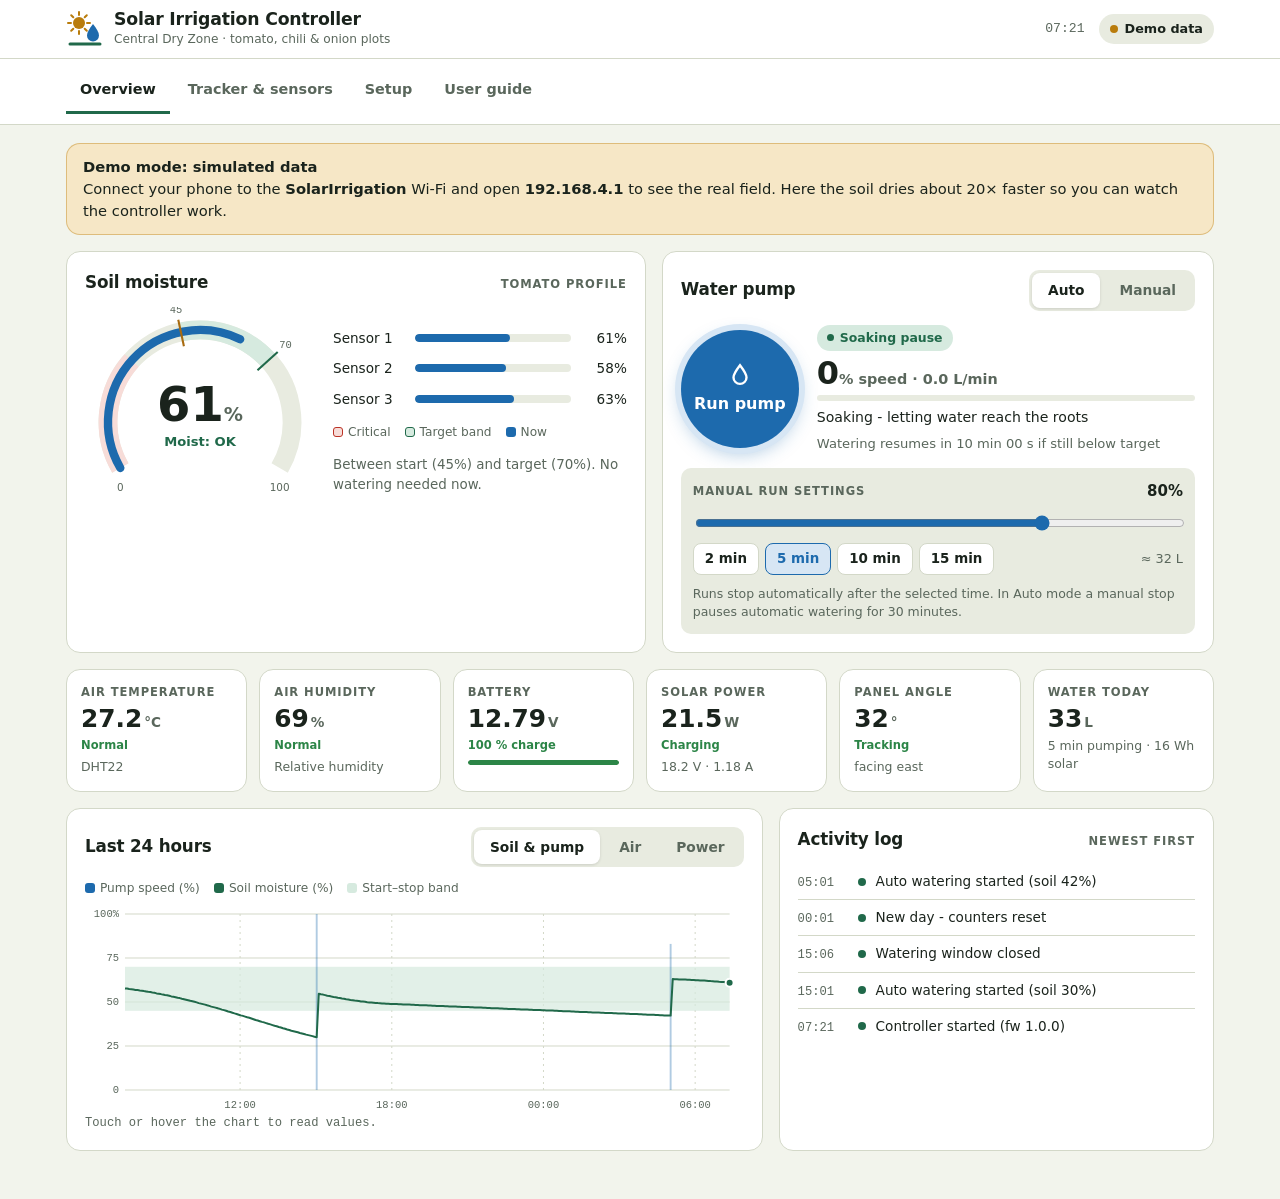
==== firmware/SolarIrrigation/data/index.html @ 481435df "Add solar irrigation IoT dashboard and ESP32 firmware - ESP32 firmware: soil moisture (3 sensors), D" ====
<!doctype html>
<html lang="en">
<head>
<meta charset="utf-8">
<meta name="viewport" content="width=device-width, initial-scale=1, viewport-fit=cover">
<title>Solar Irrigation Controller</title>
<meta name="claude:viewport-fit-sides" content="cover">
<style>
/* Layout: sticky status header, then a field-control hero (soil gauge + pump),
   a strip of readings, 24-hour charts and the event log. Tabs for tracker,
   setup and the farmer's guide. No external files: the ESP32 serves this offline. */
:root{
  --bg:#f2f4ec; --surface:#ffffff; --surface-2:#e8ebe0; --ink:#1a231c; --muted:#5a675c; --line:#d3d8c8;
  --accent:#20694a; --accent-soft:#d6eadf; --water:#1d6aad; --water-soft:#d7e6f4; --sun:#b97c0c; --sun-soft:#f6e7c6;
  --ok:#2c8547; --warn:#a86b10; --bad:#bb3326; --bad-soft:#f7dcd8; --warn-soft:#f6e8cd;
  --font-display:"Avenir Next","Segoe UI Variable Display","Segoe UI","Helvetica Neue",system-ui,sans-serif;
  --font-body:system-ui,-apple-system,"Segoe UI",Roboto,"Noto Sans","Noto Sans Myanmar",sans-serif;
  --font-data:ui-monospace,"SF Mono","Cascadia Mono",Menlo,Consolas,monospace;
  --r:14px;
}
@media (prefers-color-scheme: dark){:root:not([data-theme="light"]){
  --bg:#0f1410; --surface:#171f19; --surface-2:#202a22; --ink:#e6ece3; --muted:#97a499; --line:#2c372e;
  --accent:#5cc08c; --accent-soft:#1e3a2b; --water:#5ea9e6; --water-soft:#183049; --sun:#efb540; --sun-soft:#3b2f15;
  --ok:#5fc47f; --warn:#e3a93c; --bad:#f06c5c; --bad-soft:#41201c; --warn-soft:#3a2d14; color-scheme:dark}}
:root[data-theme="dark"]{
  --bg:#0f1410; --surface:#171f19; --surface-2:#202a22; --ink:#e6ece3; --muted:#97a499; --line:#2c372e;
  --accent:#5cc08c; --accent-soft:#1e3a2b; --water:#5ea9e6; --water-soft:#183049; --sun:#efb540; --sun-soft:#3b2f15;
  --ok:#5fc47f; --warn:#e3a93c; --bad:#f06c5c; --bad-soft:#41201c; --warn-soft:#3a2d14; color-scheme:dark}

*{box-sizing:border-box}
[hidden]{display:none!important}
html{-webkit-text-size-adjust:100%}
body{margin:0;background:var(--bg);color:var(--ink);font:15px/1.5 var(--font-body)}
body::before{content:"";position:fixed;inset:0 0 auto;height:env(safe-area-inset-top,0px);z-index:10;background:var(--surface)}
.wrap{max-width:1180px;margin:0 auto;padding-left:max(16px,env(safe-area-inset-left,0px));padding-right:max(16px,env(safe-area-inset-right,0px))}
h1,h2,h3{font-family:var(--font-display);margin:0;text-wrap:balance;letter-spacing:-.01em}
h2{font-size:1.05rem;font-weight:650}
h3{font-size:.95rem;font-weight:650}
.num{font-variant-numeric:tabular-nums}
.label{font-size:.72rem;text-transform:uppercase;letter-spacing:.08em;color:var(--muted);font-weight:600}
.muted{color:var(--muted)}
button,input,select{font:inherit;color:inherit}
:focus-visible{outline:3px solid var(--water);outline-offset:2px}

/* Header */
header.top{position:sticky;top:env(safe-area-inset-top,0px);z-index:9;background:var(--surface);border-bottom:1px solid var(--line)}
.top .wrap{display:flex;align-items:center;gap:14px;padding-block:10px;flex-wrap:wrap}
.brand{display:flex;align-items:center;gap:10px;min-width:0;margin-right:auto}
.brand svg{flex:none}
.brand h1{font-size:1.08rem;font-weight:700;line-height:1.15}
.brand small{display:block;color:var(--muted);font-size:.76rem}
.conn{display:inline-flex;align-items:center;gap:7px;font-size:.8rem;font-weight:600;padding:5px 11px;border-radius:999px;background:var(--surface-2);white-space:nowrap}
.conn i{width:8px;height:8px;border-radius:50%;background:var(--muted)}
.conn.live i{background:var(--ok);box-shadow:0 0 0 3px color-mix(in srgb,var(--ok) 25%,transparent)}
.conn.demo i{background:var(--sun)}
.conn.lost i{background:var(--bad)}
.clock{font-family:var(--font-data);font-size:.82rem;color:var(--muted)}
nav.tabs{display:flex;gap:4px;overflow-x:auto;scrollbar-width:none}
nav.tabs .wrap{display:flex;gap:2px}
.tab{appearance:none;border:0;background:none;padding:10px 14px;font-weight:600;font-size:.9rem;color:var(--muted);border-bottom:3px solid transparent;cursor:pointer;white-space:nowrap}
.tab[aria-selected="true"]{color:var(--ink);border-bottom-color:var(--accent)}
.tabbar{border-top:1px solid var(--line)}

main{padding-block:18px 48px}
section.view{display:grid;gap:16px}
.card{background:var(--surface);border:1px solid var(--line);border-radius:var(--r);padding:18px;min-width:0}
.card-head{display:flex;align-items:baseline;justify-content:space-between;gap:10px;margin-bottom:12px;flex-wrap:wrap}

/* Banner */
.banner{display:flex;gap:12px;align-items:flex-start;padding:12px 16px;border-radius:var(--r);border:1px solid;font-size:.92rem}
.banner>div>b:first-child{display:block}
.banner.demo{background:var(--sun-soft);border-color:color-mix(in srgb,var(--sun) 40%,transparent)}
.banner.bad{background:var(--bad-soft);border-color:color-mix(in srgb,var(--bad) 45%,transparent)}
.banner.warn{background:var(--warn-soft);border-color:color-mix(in srgb,var(--warn) 45%,transparent)}
.banner .act{margin-left:auto;flex:none}

/* Hero */
.hero{display:grid;grid-template-columns:minmax(0,1.05fr) minmax(0,1fr);gap:16px}
@media (max-width:820px){.hero{grid-template-columns:1fr}}
.soil{display:grid;grid-template-columns:minmax(0,230px) minmax(0,1fr);gap:18px;align-items:center}
@media (max-width:520px){.soil{grid-template-columns:1fr}}
.gauge{position:relative;width:100%;max-width:230px;margin:0 auto}
.gauge svg{display:block;width:100%;height:auto}
.gauge .read{position:absolute;inset:0;display:flex;flex-direction:column;align-items:center;justify-content:center;padding-top:8px}
.gauge .big{font-family:var(--font-display);font-size:3rem;font-weight:700;line-height:1}
.gauge .big small{font-size:1.2rem;font-weight:600;color:var(--muted)}
.gauge .state{font-size:.82rem;font-weight:650;margin-top:4px}
.sensors{display:grid;gap:10px}
.sensor-row{display:grid;grid-template-columns:72px minmax(0,1fr) 46px;gap:10px;align-items:center;font-size:.85rem}
.bar{height:8px;border-radius:5px;background:var(--surface-2);position:relative;overflow:hidden}
.bar>span{position:absolute;inset:0 auto 0 0;border-radius:5px;background:var(--water);transition:width .6s}
.legend-key{display:flex;gap:14px;flex-wrap:wrap;font-size:.76rem;color:var(--muted)}
.legend-key i{display:inline-block;width:10px;height:10px;border-radius:3px;margin-right:5px;vertical-align:-1px}

.pump{display:grid;gap:14px}
.pump-top{display:flex;align-items:center;gap:18px;flex-wrap:wrap}
.pump-btn{appearance:none;border:0;cursor:pointer;width:118px;height:118px;border-radius:50%;flex:none;display:grid;place-items:center;
  font-family:var(--font-display);font-weight:700;font-size:1rem;color:#fff;background:var(--water);
  box-shadow:0 0 0 6px var(--water-soft),0 6px 18px color-mix(in srgb,var(--water) 35%,transparent);transition:transform .12s}
.pump-btn:active{transform:scale(.96)}
.pump-btn.stop{background:var(--bad);box-shadow:0 0 0 6px var(--bad-soft),0 6px 18px color-mix(in srgb,var(--bad) 35%,transparent)}
.pump-btn[disabled]{background:var(--muted);box-shadow:none;cursor:not-allowed;opacity:.7}
.pump-btn svg{display:block;margin:0 auto 4px}
.pump-info{min-width:0;flex:1;display:grid;gap:6px}
.chip{display:inline-flex;align-items:center;gap:6px;font-size:.78rem;font-weight:700;padding:4px 10px;border-radius:999px;width:max-content;max-width:100%}
.chip.run{background:var(--water-soft);color:var(--water)}
.chip.idle{background:var(--surface-2);color:var(--muted)}
.chip.soak{background:var(--accent-soft);color:var(--accent)}
.chip.warn{background:var(--warn-soft);color:var(--warn)}
.chip.bad{background:var(--bad-soft);color:var(--bad)}
.chip i{width:7px;height:7px;border-radius:50%;background:currentColor}
.chip.run i{animation:pulse 1.2s infinite}
@keyframes pulse{50%{opacity:.25}}
.speed{font-family:var(--font-display);font-size:2rem;font-weight:700;line-height:1}
.speed small{font-size:.9rem;color:var(--muted);font-weight:600}
.reason{font-size:.88rem}
.seg{display:inline-grid;grid-auto-flow:column;background:var(--surface-2);border-radius:10px;padding:3px;gap:3px}
.seg button{appearance:none;border:0;background:none;padding:7px 16px;border-radius:8px;font-weight:650;font-size:.86rem;cursor:pointer;color:var(--muted)}
.seg button[aria-pressed="true"]{background:var(--surface);color:var(--ink);box-shadow:0 1px 3px rgba(0,0,0,.12)}
.row{display:flex;gap:10px;align-items:center;flex-wrap:wrap}
.manual-box{display:grid;gap:10px;padding:12px;border-radius:10px;background:var(--surface-2)}
.chips{display:flex;gap:6px;flex-wrap:wrap}
.chips button{appearance:none;border:1px solid var(--line);background:var(--surface);border-radius:8px;padding:5px 11px;font-size:.84rem;font-weight:600;cursor:pointer}
.chips button[aria-pressed="true"]{border-color:var(--water);color:var(--water);background:var(--water-soft)}
input[type=range]{width:100%;accent-color:var(--water)}

/* Tiles */
.tiles{display:grid;grid-template-columns:repeat(6,minmax(0,1fr));gap:12px}
@media (max-width:1000px){.tiles{grid-template-columns:repeat(3,minmax(0,1fr))}}
@media (max-width:520px){.tiles{grid-template-columns:repeat(2,minmax(0,1fr))}}
.tile{background:var(--surface);border:1px solid var(--line);border-radius:var(--r);padding:14px;display:grid;gap:4px;align-content:start;min-width:0}
.tile .v{font-family:var(--font-display);font-size:1.55rem;font-weight:700;line-height:1.1}
.tile .v small{font-size:.85rem;color:var(--muted);font-weight:600;margin-left:2px}
.tile .sub{font-size:.78rem;color:var(--muted)}
.tile .flag{font-size:.72rem;font-weight:700}
.flag.ok{color:var(--ok)} .flag.warn{color:var(--warn)} .flag.bad{color:var(--bad)}

/* Charts */
.charts{display:grid;gap:12px}
.chart-wrap{position:relative}
.chart-wrap svg{display:block;width:100%;height:210px}
.chart-read{font-family:var(--font-data);font-size:.76rem;color:var(--muted);min-height:1.2em}
.axis text{fill:var(--muted);font-size:10.5px;font-family:var(--font-data)}
.grid line{stroke:var(--line)}

/* Two-column lower area */
.split{display:grid;grid-template-columns:minmax(0,1.6fr) minmax(0,1fr);gap:16px}
@media (max-width:900px){.split{grid-template-columns:1fr}}
.events{list-style:none;margin:0;padding:0;display:grid;gap:0;max-height:340px;overflow:auto}
.events li{display:grid;grid-template-columns:52px 10px minmax(0,1fr);gap:8px;padding:7px 0;border-top:1px solid var(--line);font-size:.85rem;align-items:baseline}
.events li:first-child{border-top:0}
.events time{font-family:var(--font-data);font-size:.76rem;color:var(--muted)}
.events .dot{width:8px;height:8px;border-radius:50%;background:var(--accent);align-self:center}
.events .w .dot{background:var(--warn)} .events .e .dot{background:var(--bad)}

/* Forms */
.form-grid{display:grid;grid-template-columns:repeat(auto-fit,minmax(240px,1fr));gap:14px 18px}
.field{display:grid;gap:5px;min-width:0}
.field label{font-weight:600;font-size:.86rem}
.field .hint{font-size:.76rem;color:var(--muted)}
.field input[type=number],.field input[type=text],.field input[type=password],.field select{width:100%;padding:9px 11px;border:1px solid var(--line);border-radius:9px;background:var(--surface)}
.inline{display:flex;gap:8px;align-items:center}
.inline input{min-width:0}
.check{display:flex;gap:9px;align-items:flex-start;font-size:.88rem}
.check input{margin-top:3px;accent-color:var(--accent);width:17px;height:17px}
.btn{appearance:none;border:1px solid var(--line);background:var(--surface);padding:9px 16px;border-radius:9px;font-weight:650;cursor:pointer;font-size:.88rem}
.btn.primary{background:var(--accent);border-color:var(--accent);color:#fff}
.btn.water{background:var(--water);border-color:var(--water);color:#fff}
.btn.danger{color:var(--bad);border-color:color-mix(in srgb,var(--bad) 50%,var(--line))}
.btn:disabled{opacity:.5;cursor:not-allowed}
.btn.sm{padding:6px 11px;font-size:.8rem}
fieldset{border:0;margin:0;padding:0;display:grid;gap:14px}
legend{padding:0;margin-bottom:4px}
.sec-title{display:flex;gap:10px;align-items:baseline;border-bottom:1px solid var(--line);padding-bottom:8px;margin-bottom:4px}
.band-preview{height:26px;border-radius:7px;position:relative;background:var(--surface-2);overflow:hidden}
.band-preview span{position:absolute;top:0;bottom:0}
.band-preview b{position:absolute;top:0;bottom:0;width:2px;background:var(--ink)}

table{border-collapse:collapse;width:100%;font-size:.87rem}
th,td{text-align:left;padding:8px 10px;border-bottom:1px solid var(--line);vertical-align:top}
th{font-size:.72rem;text-transform:uppercase;letter-spacing:.06em;color:var(--muted);font-weight:700}
.tscroll{overflow-x:auto}

/* Tracker */
.tracker{display:grid;grid-template-columns:minmax(0,280px) minmax(0,1fr);gap:20px;align-items:center}
@media (max-width:640px){.tracker{grid-template-columns:1fr}}
.tracker svg{width:100%;max-width:280px;height:auto;display:block;margin:0 auto}

/* Guide */
.guide{display:grid;gap:16px}
.prose{max-width:72ch}
.prose p,.prose li{margin:0 0 .6em}
.prose ul,.prose ol{padding-left:1.25em;margin:0 0 .6em}
.steps{counter-reset:s;list-style:none;padding:0;margin:0;display:grid;gap:10px}
.steps li{counter-increment:s;display:grid;grid-template-columns:30px minmax(0,1fr);gap:10px;align-items:start}
.steps li::before{content:counter(s);width:26px;height:26px;border-radius:50%;background:var(--accent-soft);color:var(--accent);font-weight:700;display:grid;place-items:center;font-size:.85rem}
.kv{display:grid;grid-template-columns:max-content minmax(0,1fr);gap:4px 14px;font-size:.88rem}
.kv dt{color:var(--muted)} .kv dd{margin:0;font-family:var(--font-data);font-size:.82rem;overflow-wrap:anywhere}

.toast{position:fixed;left:50%;bottom:calc(20px + env(safe-area-inset-bottom,0px));transform:translateX(-50%) translateY(20px);background:var(--ink);color:var(--bg);padding:10px 18px;border-radius:10px;font-weight:600;font-size:.88rem;opacity:0;transition:.25s;pointer-events:none;z-index:20;max-width:calc(100% - 32px)}
.toast.show{opacity:1;transform:translateX(-50%) translateY(0)}
@media (prefers-reduced-motion:reduce){*{transition:none!important;animation:none!important}}
</style>
</head>
<body>
<header class="top">
  <div class="wrap">
    <div class="brand">
      <svg width="38" height="38" viewBox="0 0 38 38" aria-hidden="true">
        <circle cx="13" cy="13" r="6" fill="var(--sun)"/>
        <g stroke="var(--sun)" stroke-width="2" stroke-linecap="round"><path d="M13 2v3M13 21v3M2 13h3M21 13h3M5.2 5.2l2.1 2.1M18.7 18.7l2.1 2.1M5.2 20.8l2.1-2.1M18.7 7.3l2.1-2.1"/></g>
        <path d="M27 14c3.5 4.6 6 8.2 6 11.5a6 6 0 0 1-12 0c0-3.3 2.5-6.9 6-11.5z" fill="var(--water)"/>
        <path d="M4 34h30" stroke="var(--accent)" stroke-width="3" stroke-linecap="round"/>
      </svg>
      <div><h1>Solar Irrigation Controller</h1><small>Central Dry Zone · tomato, chili &amp; onion plots</small></div>
    </div>
    <span class="clock num" id="clock">--:--</span>
    <span class="conn" id="conn"><i></i><span>Connecting…</span></span>
  </div>
  <div class="tabbar"><div class="wrap"><nav class="tabs" role="tablist" aria-label="Sections">
    <button class="tab" role="tab" data-view="overview" aria-selected="true">Overview</button>
    <button class="tab" role="tab" data-view="control" aria-selected="false">Tracker &amp; sensors</button>
    <button class="tab" role="tab" data-view="setup" aria-selected="false">Setup</button>
    <button class="tab" role="tab" data-view="guide" aria-selected="false">User guide</button>
  </nav></div></div>
</header>

<main class="wrap">
  <div id="banners" style="display:grid;gap:10px;margin-bottom:16px"></div>

  <!-- ============ OVERVIEW ============ -->
  <section class="view" id="view-overview">
    <div class="hero">
      <div class="card">
        <div class="card-head"><h2>Soil moisture</h2><span class="label" id="cropLabel">Tomato profile</span></div>
        <div class="soil">
          <div class="gauge">
            <svg id="gauge" viewBox="0 0 220 200" role="img" aria-label="Soil moisture gauge"></svg>
            <div class="read"><div class="big num" id="soilBig">--<small>%</small></div><div class="state" id="soilState">—</div></div>
          </div>
          <div style="display:grid;gap:14px;min-width:0">
            <div class="sensors" id="sensorBars"></div>
            <div class="legend-key">
              <span><i style="background:var(--bad-soft);border:1px solid var(--bad)"></i>Critical</span>
              <span><i style="background:var(--accent-soft);border:1px solid var(--accent)"></i>Target band</span>
              <span><i style="background:var(--water)"></i>Now</span>
            </div>
            <p class="muted" style="margin:0;font-size:.84rem" id="soilExplain">—</p>
          </div>
        </div>
      </div>

      <div class="card pump">
        <div class="card-head" style="margin-bottom:0"><h2>Water pump</h2>
          <div class="seg" role="group" aria-label="Control mode">
            <button id="modeAuto" aria-pressed="true">Auto</button>
            <button id="modeManual" aria-pressed="false">Manual</button>
          </div>
        </div>
        <div class="pump-top">
          <button class="pump-btn" id="pumpBtn" aria-live="polite">
            <span><svg width="26" height="26" viewBox="0 0 24 24" fill="none" stroke="currentColor" stroke-width="2.2" stroke-linecap="round"><path d="M12 3c3.5 4.6 6 8 6 11.2A6 6 0 0 1 6 14.2C6 11 8.5 7.6 12 3z"/></svg><span id="pumpBtnText">Run pump</span></span>
          </button>
          <div class="pump-info">
            <span class="chip idle" id="pumpChip"><i></i><span>Standby</span></span>
            <div class="speed num" id="pumpSpeed">0<small>% speed</small></div>
            <div class="bar" style="height:6px"><span id="pumpBar" style="width:0%"></span></div>
            <div class="reason" id="pumpReason">—</div>
            <div class="muted num" style="font-size:.82rem" id="pumpTimer"></div>
          </div>
        </div>
        <div class="manual-box">
          <div class="row" style="justify-content:space-between"><span class="label">Manual run settings</span><span class="num" style="font-weight:700" id="mSpeedOut">80%</span></div>
          <input type="range" id="mSpeed" min="30" max="100" step="5" value="80" aria-label="Manual pump speed">
          <div class="row" style="justify-content:space-between">
            <div class="chips" id="mMinutes" role="group" aria-label="Run time">
              <button data-min="2" aria-pressed="false">2 min</button><button data-min="5" aria-pressed="true">5 min</button><button data-min="10" aria-pressed="false">10 min</button><button data-min="15" aria-pressed="false">15 min</button>
            </div>
            <span class="muted num" style="font-size:.8rem" id="mEstimate">≈ 32 L</span>
          </div>
          <p class="muted" style="margin:0;font-size:.78rem">Runs stop automatically after the selected time. In Auto mode a manual stop pauses automatic watering for 30 minutes.</p>
        </div>
      </div>
    </div>

    <div class="tiles" id="tiles"></div>

    <div class="split">
      <div class="card">
        <div class="card-head"><h2>Last 24 hours</h2>
          <div class="seg" role="group" aria-label="Chart">
            <button data-chart="soil" aria-pressed="true">Soil &amp; pump</button>
            <button data-chart="air" aria-pressed="false">Air</button>
            <button data-chart="power" aria-pressed="false">Power</button>
          </div>
        </div>
        <div class="legend-key" id="chartLegend" style="margin-bottom:6px"></div>
        <div class="chart-wrap"><svg id="chart" preserveAspectRatio="none"></svg></div>
        <div class="chart-read" id="chartRead">Touch or hover the chart to read values.</div>
      </div>
      <div class="card">
        <div class="card-head"><h2>Activity log</h2><span class="label">Newest first</span></div>
        <ul class="events" id="events"></ul>
      </div>
    </div>
  </section>

  <!-- ============ TRACKER & SENSORS ============ -->
  <section class="view" id="view-control" hidden>
    <div class="card">
      <div class="card-head"><h2>Solar tracker</h2><span class="label" id="trkMode">Automatic (time based)</span></div>
      <div class="tracker">
        <svg id="trackerSvg" viewBox="0 0 280 170" role="img" aria-label="Panel angle"></svg>
        <div style="display:grid;gap:12px;min-width:0">
          <p style="margin:0">The panel turns east to west through the day following the sun's expected position: <b>15°</b> at sunrise (06:00), <b>90°</b> at noon, <b>165°</b> at sunset (18:00). It moves every 15 minutes and parks facing east overnight, ready for the morning sun.</p>
          <div class="seg" role="group" aria-label="Tracker mode"><button id="trkAuto" aria-pressed="true">Automatic</button><button id="trkManual" aria-pressed="false">Manual angle</button></div>
          <div id="trkManualBox" class="manual-box" hidden>
            <div class="row" style="justify-content:space-between"><span class="label">Panel angle</span><b class="num" id="trkAngleOut">90°</b></div>
            <input type="range" id="trkAngle" min="0" max="180" step="5" value="90" aria-label="Panel angle">
            <div class="row"><button class="btn water sm" id="trkMove">Move panel</button><span class="muted" style="font-size:.8rem">Use for testing or cleaning. Switch back to Automatic afterwards.</span></div>
          </div>
        </div>
      </div>
    </div>

    <div class="card">
      <div class="card-head"><h2>Soil sensor calibration</h2><span class="label">Do this once per sensor</span></div>
      <ol class="steps" style="margin-bottom:14px">
        <li><span>Hold the sensor in <b>dry air</b> (or completely dry soil from the field) and press <b>Save as dry</b>.</span></li>
        <li><span>Put the sensor in a glass of <b>water</b> up to the line, or in fully soaked soil, and press <b>Save as wet</b>.</span></li>
        <li><span>Install the sensor at root depth (10–15 cm for tomato and chili, 5–10 cm for onion). Repeat each season or if readings look wrong.</span></li>
      </ol>
      <div class="tscroll"><table>
        <thead><tr><th>Sensor</th><th>Raw now</th><th>Moisture</th><th>Dry point</th><th>Wet point</th><th>Status</th><th>Calibrate</th></tr></thead>
        <tbody id="calBody"></tbody>
      </table></div>
    </div>

    <div class="split">
      <div class="card">
        <div class="card-head"><h2>System</h2></div>
        <dl class="kv" id="sysInfo"></dl>
        <div class="row" style="margin-top:14px">
          <button class="btn" id="syncClock">Set clock from this phone</button>
          <button class="btn danger" id="clearAlarm">Reset alarm</button>
        </div>
      </div>
      <div class="card">
        <div class="card-head"><h2>Join a Wi-Fi router</h2><span class="label">Optional</span></div>
        <p class="muted" style="margin:0 0 12px;font-size:.86rem">The controller always keeps its own hotspot. Joining a router with internet also sets the clock automatically.</p>
        <form id="wifiForm" style="display:grid;gap:10px">
          <div class="field"><label for="wSsid">Network name</label><input type="text" id="wSsid" autocomplete="off"></div>
          <div class="field"><label for="wPass">Password</label><input type="password" id="wPass" autocomplete="off"></div>
          <div><button class="btn primary" type="submit">Save and restart</button></div>
        </form>
      </div>
    </div>
  </section>

  <!-- ============ SETUP ============ -->
  <section class="view" id="view-setup" hidden>
    <form id="setForm" class="card" style="display:grid;gap:22px">
      <div class="card-head" style="margin:0"><h2>Watering settings</h2>
        <div class="row"><button class="btn" type="button" id="setReload">Reload</button><button class="btn primary" type="submit">Save settings</button></div>
      </div>

      <fieldset>
        <div class="sec-title"><h3>Crop profile</h3><span class="muted" style="font-size:.82rem">Sets moisture levels for the crop. You can fine-tune them below.</span></div>
        <div class="form-grid">
          <div class="field"><label for="s_crop">Crop</label>
            <select id="s_crop"><option value="0">Tomato</option><option value="1">Chili</option><option value="2">Onion</option><option value="3">Custom</option></select>
            <span class="hint" id="cropHint"></span></div>
          <div class="field"><label>Moisture bands</label><div class="band-preview" id="bandPreview"></div><span class="hint">Red: critical. Amber: start watering. Green: target band.</span></div>
        </div>
        <div class="form-grid">
          <div class="field"><label for="s_startPct">Start watering below (%)</label><input type="number" id="s_startPct" min="5" max="90"><span class="hint">Pump starts when the average soil moisture falls below this.</span></div>
          <div class="field"><label for="s_targetPct">Stop watering at (%)</label><input type="number" id="s_targetPct" min="10" max="95"><span class="hint">Pump stops here. Keep at least 10 above the start level.</span></div>
          <div class="field"><label for="s_criticalPct">Critical level (%)</label><input type="number" id="s_criticalPct" min="0" max="80"><span class="hint">Below this the pump runs at full speed, even outside watering hours.</span></div>
        </div>
      </fieldset>

      <fieldset>
        <div class="sec-title"><h3>Pump behaviour</h3></div>
        <div class="form-grid">
          <div class="field"><label for="s_minSpeed">Lowest pump speed (%)</label><input type="number" id="s_minSpeed" min="20" max="100"><span class="hint">Speed when the soil is only a little dry. Below ~40 % many DC pumps stall.</span></div>
          <div class="field"><label for="s_pulseRunMin">Run for at most (minutes)</label><input type="number" id="s_pulseRunMin" min="1" max="60" step="0.5"><span class="hint">Then pause so water soaks in instead of running off.</span></div>
          <div class="field"><label for="s_soakMin">Soak pause (minutes)</label><input type="number" id="s_soakMin" min="0" max="60" step="0.5"><span class="hint">Sandy soil: 5. Loam: 10. Clay: 15–20.</span></div>
          <div class="field"><label for="s_pumpLpm">Pump flow at full speed (L/min)</label><input type="number" id="s_pumpLpm" min="0.1" max="200" step="0.1"><span class="hint">Measure with a bucket and a timer. Used for water totals.</span></div>
          <div class="field"><label for="s_dailyLimitL">Daily water limit (L)</label><input type="number" id="s_dailyLimitL" min="1" step="1"><span class="hint">Auto watering stops for the day after this amount.</span></div>
          <div class="field"><label for="s_manualMaxMin">Longest manual run (minutes)</label><input type="number" id="s_manualMaxMin" min="1" max="120"></div>
        </div>
        <label class="check"><input type="checkbox" id="s_hotBoost"><span><b>Hot-day boost.</b> Raise the target by 5 % when the air is above 35 °C.</span></label>
      </fieldset>

      <fieldset>
        <div class="sec-title"><h3>Watering hours</h3></div>
        <label class="check"><input type="checkbox" id="s_useWindows"><span><b>Water only in cool hours</b> (morning and evening). Less water is lost to evaporation. Critically dry soil is still watered at any time.</span></label>
        <div class="form-grid">
          <div class="field"><label for="s_w1Start">Morning window</label><div class="inline"><input type="number" id="s_w1Start" min="0" max="23" aria-label="Morning start hour"><span>to</span><input type="number" id="s_w1End" min="0" max="24" aria-label="Morning end hour"><span class="muted">h</span></div></div>
          <div class="field"><label for="s_w2Start">Evening window</label><div class="inline"><input type="number" id="s_w2Start" min="0" max="23" aria-label="Evening start hour"><span>to</span><input type="number" id="s_w2End" min="0" max="24" aria-label="Evening end hour"><span class="muted">h</span></div></div>
        </div>
      </fieldset>

      <fieldset>
        <div class="sec-title"><h3>Protection</h3></div>
        <div class="form-grid">
          <div class="field"><label for="s_batCutoffV">Stop pump below battery (V)</label><input type="number" id="s_batCutoffV" min="9" max="14" step="0.1"><span class="hint">12 V lead-acid: 11.6 V. 12 V LiFePO₄: 12.0 V.</span></div>
          <div class="field"><label for="s_batResumeV">Allow pump again above (V)</label><input type="number" id="s_batResumeV" min="9" max="15" step="0.1"></div>
          <div class="field"><label for="s_noRiseMin">Dry-run alarm after (pump minutes)</label><input type="number" id="s_noRiseMin" min="2" max="60"><span class="hint">Alarm if the soil does not get wetter. Usually an empty tank or a broken pipe.</span></div>
          <div class="field"><label for="s_sensorCount">Soil sensors installed</label><select id="s_sensorCount"><option>1</option><option>2</option><option>3</option></select></div>
        </div>
      </fieldset>
    </form>
  </section>

  <!-- ============ GUIDE ============ -->
  <section class="view guide" id="view-guide" hidden>
    <div class="card prose">
      <h2 style="margin-bottom:10px">Getting started</h2>
      <ol class="steps">
        <li><span>Switch on the controller. Within 10 seconds it creates a Wi-Fi hotspot called <b>SolarIrrigation</b>.</span></li>
        <li><span>On your phone, join that Wi-Fi (password <b>irrigate123</b> unless it was changed). Ignore the "no internet" message.</span></li>
        <li><span>Open a browser and go to <b>http://192.168.4.1</b> or <b>http://irrigation.local</b>. Add it to your home screen for one-tap access.</span></li>
        <li><span>The pill at the top right shows <b>Live</b> when data comes from the controller. <b>Demo</b> means you are viewing simulated data.</span></li>
        <li><span>The first time, check <b>Setup → Crop</b>, calibrate each soil sensor (<b>Tracker &amp; sensors</b> tab) and press <b>Set clock from this phone</b> if the clock shows "not set".</span></li>
      </ol>
    </div>

    <div class="card prose">
      <h2 style="margin-bottom:10px">How automatic watering works</h2>
      <p>The controller runs this cycle every second. It waters only as much as the crop needs, when it needs it.</p>
      <ol class="steps">
        <li><span><b>Measure.</b> Read every soil sensor, ignore any that are disconnected, and average the rest. One faulty sensor can't flood or dry out the field.</span></li>
        <li><span><b>Decide.</b> If the average is below the <b>start level</b> and it is a watering hour, start a cycle. Between start and target nothing changes. This gap stops the pump from switching on and off all the time.</span></li>
        <li><span><b>Choose the speed.</b> The drier the soil, the faster the pump. At or below the critical level it runs at 100 %. Close to the target it slows to the lowest speed. This saves battery and avoids high pressure and runoff.</span></li>
        <li><span><b>Pulse and soak.</b> After the run time (default 5 min) the pump pauses (default 10 min) so water sinks to the roots before the sensor is read again. This gives deeper roots and less waste.</span></li>
        <li><span><b>Stop at target.</b> When the soil reaches the target level the pump stops and the cycle ends.</span></li>
        <li><span><b>Protect.</b> The pump is blocked if the battery is low, if the daily water limit is reached, or if the soil does not get wetter while pumping (empty tank or broken pipe). Each event is written to the activity log.</span></li>
      </ol>
    </div>

    <div class="card prose">
      <h2 style="margin-bottom:10px">Auto or manual?</h2>
      <ul>
        <li><b>Auto (recommended for every day).</b> The controller waters by itself. You can still press <b>Run pump</b> for an extra timed watering. If you press <b>Stop</b>, auto watering pauses for 30 minutes, or until you press <b>Resume auto</b>.</li>
        <li><b>Manual.</b> The pump runs only when you press <b>Run pump</b>, and stops after the time you choose. Use it when testing, flushing pipes, applying fertiliser through the water, or if a sensor is broken.</li>
        <li>Low-battery protection and the run-time limit stay on in both modes.</li>
      </ul>
    </div>

    <div class="card">
      <h2 style="margin-bottom:10px">Crop settings</h2>
      <p class="muted" style="margin:0 0 10px;font-size:.86rem">Starting values, as a percentage of the calibrated sensor range. Check by hand: squeeze soil from root depth. It should hold together without dripping.</p>
      <div class="tscroll"><table>
        <thead><tr><th>Crop</th><th>Start below</th><th>Stop at</th><th>Critical</th><th>Sensor depth</th><th>Notes</th></tr></thead>
        <tbody>
          <tr><td><b>Tomato</b></td><td class="num">45 %</td><td class="num">70 %</td><td class="num">30 %</td><td>10–15 cm</td><td>Keep moisture even. Big swings cause fruit cracking and blossom-end rot. Needs the most water while flowering and fruiting.</td></tr>
          <tr><td><b>Chili</b></td><td class="num">40 %</td><td class="num">65 %</td><td class="num">28 %</td><td>10–15 cm</td><td>Tolerates slightly drier soil, but not waterlogging. Water stress while flowering makes flowers drop.</td></tr>
          <tr><td><b>Onion</b></td><td class="num">50 %</td><td class="num">75 %</td><td class="num">35 %</td><td>5–10 cm</td><td>Shallow roots need frequent light watering. Lower the target 2–3 weeks before harvest so bulbs cure well.</td></tr>
        </tbody>
      </table></div>
    </div>

    <div class="card">
      <h2 style="margin-bottom:10px">Alerts and what to do</h2>
      <div class="tscroll"><table>
        <thead><tr><th>You see</th><th>Meaning</th><th>What to do</th></tr></thead>
        <tbody>
          <tr><td><span class="chip bad"><i></i>Battery lockout</span></td><td>Battery below the cut-off voltage. The pump is blocked to protect the battery.</td><td>Wait for sun; the pump is allowed again above the resume voltage. Clean the panel. After several cloudy days, water by hand.</td></tr>
          <tr><td><span class="chip bad"><i></i>Alarm</span> no moisture rise</td><td>Pump ran but the soil did not get wetter.</td><td>Check the water tank level, pump inlet filter, pipes and drip lines for leaks or blockages, and that sensors are in the soil. Then press <b>Reset alarm</b>.</td></tr>
          <tr><td><span class="chip warn"><i></i>Sensor fault</span></td><td>A soil sensor reads out of range (unplugged, broken cable, water inside).</td><td>Check the cable and plug. The other sensors keep working. If all fail, auto watering stops; use Manual.</td></tr>
          <tr><td><span class="chip warn"><i></i>Auto paused</span></td><td>You stopped the pump in Auto mode.</td><td>Auto resumes by itself after 30 minutes, or press <b>Resume auto</b>.</td></tr>
          <tr><td><span class="chip idle"><i></i>Waiting for window</span></td><td>Soil is dry, but it is the hot middle of the day.</td><td>Normal. Watering starts in the next cool window, or straight away if the soil reaches the critical level.</td></tr>
          <tr><td><span class="chip warn"><i></i>Connection lost</span></td><td>The phone can no longer reach the controller.</td><td>Move closer, rejoin the SolarIrrigation Wi-Fi, check the controller has power. The controller keeps watering on its own.</td></tr>
        </tbody>
      </table></div>
    </div>

    <div class="split">
      <div class="card prose">
        <h2 style="margin-bottom:10px">Normal readings</h2>
        <dl class="kv">
          <dt>Soil moisture</dt><dd>Between start and target level</dd>
          <dt>Air temperature</dt><dd>20–38 °C; dry-season afternoons can exceed 40 °C</dd>
          <dt>Air humidity</dt><dd>30–90 %; lowest in the afternoon</dd>
          <dt>Battery (12 V)</dt><dd>12.2–12.8 V resting, 13.0–14.4 V charging</dd>
          <dt>Solar panel</dt><dd>17–21 V in sun; 0 W at night</dd>
          <dt>Panel angle</dt><dd>15° morning → 90° noon → 165° evening</dd>
        </dl>
      </div>
      <div class="card prose">
        <h2 style="margin-bottom:10px">Care and safety</h2>
        <ul>
          <li><b>Weekly:</b> wipe dust off the solar panel, clean the pump inlet filter, check drip lines for blockages.</li>
          <li><b>Monthly:</b> check battery terminals for corrosion, check cable glands on the box are tight, compare sensor readings with a hand squeeze test.</li>
          <li>Disconnect the battery before touching wiring. Keep the control box closed and shaded.</li>
          <li>Never run the pump dry. Keep the tank inlet below the water level.</li>
          <li>Keep children away from the panel tracker while it moves.</li>
        </ul>
      </div>
    </div>
  </section>
</main>

<div class="toast" id="toast" role="status" aria-live="polite"></div>

<script>
"use strict";
// ======================================================================
//  Data sources: the real ESP32 API, or a built-in simulator (demo mode)
// ======================================================================
const PRESETS = {
  0:{name:"Tomato",startPct:45,targetPct:70,criticalPct:30,hint:"Even moisture prevents fruit cracking."},
  1:{name:"Chili", startPct:40,targetPct:65,criticalPct:28,hint:"Slightly drier; avoid waterlogging."},
  2:{name:"Onion", startPct:50,targetPct:75,criticalPct:35,hint:"Shallow roots: frequent, light watering."},
  3:{name:"Custom",hint:"Set your own levels below."}
};

const Live = {
  async get(path){
    const c = new AbortController(); const t = setTimeout(()=>c.abort(), 4000);
    try{ const r = await fetch(path,{signal:c.signal,cache:"no-store"}); if(!r.ok) throw new Error(r.status); return await r.json(); }
    finally{ clearTimeout(t); }
  },
  async post(path, params){
    const r = await fetch(path,{method:"POST",headers:{"Content-Type":"application/x-www-form-urlencoded"},body:new URLSearchParams(params)});
    let j={}; try{ j = await r.json(); }catch(e){}
    if(!r.ok || j.ok===false) throw new Error(j.msg || ("Request failed ("+r.status+")"));
    return j;
  },
  status(){ return this.get("/api/status"); },
  history(){ return this.get("/api/history"); },
  cmd(p){ return this.post("/api/cmd", p); },
  saveSettings(p){ return this.post("/api/settings", p); },
  wifi(p){ return this.post("/api/wifi", p); }
};

class Sim {
  constructor(){
    this.tz = -new Date().getTimezoneOffset();
    this.cfg = {crop:0,startPct:45,targetPct:70,criticalPct:30,minSpeed:45,pulseRunSec:300,soakSec:600,useWindows:true,
      w1Start:5,w1End:9,w2Start:16,w2End:19,batCutoffV:11.6,batResumeV:12.3,manualMaxMin:15,pumpLpm:8,dailyLimitL:400,
      hotBoost:true,noRiseMin:8,sensorCount:3,tzMin:this.tz,dryRaw:[3200,3170,3240],wetRaw:[1300,1330,1280]};
    this.mode="auto"; this.state="idle"; this.speed=0; this.src="off"; this.reason="";
    this.manualEnd=0; this.manualSpeed=80; this.holdEnd=0; this.pulseStart=0; this.soakStart=0;
    this.alarm=""; this.low=false; this.soc=.62; this.m=58; this.off=[0,-3.2,2.6];
    this.trkManual=false; this.trkManualAngle=90; this.angle=90;
    this.liters=0; this.pumpSec=0; this.wh=0; this.day=null;
    this.events=[]; this.hist=[]; this.start=Date.now()/1000;
    this.seed();
  }
  log(l,m,t){ this.events.unshift({t:Math.round(t??this.t),l,m}); this.events.length=Math.min(this.events.length,25); }
  hour(t){ const d=new Date(t*1000); return d.getHours()+d.getMinutes()/60; }
  env(t){ const h=this.hour(t), sun=Math.max(0,Math.sin(Math.PI*(h-6)/12)), w=Math.sin(2*Math.PI*(h-9)/24);
    return {h,sun,temp:30+7*w,hum:60-22*w}; }
  effTarget(temp){ return Math.min(95,this.cfg.targetPct + (this.cfg.hotBoost && temp>35 ? 5 : 0)); }
  inWin(t){ if(!this.cfg.useWindows) return true; const h=this.hour(t), c=this.cfg;
    return (h>=c.w1Start&&h<c.w1End)||(h>=c.w2Start&&h<c.w2End); }
  socToV(s){ return 10.5 + 2.23*Math.pow(Math.max(0,Math.min(1,s)),.75); }
  trackAngle(t){ const h=this.hour(t); if(h<6||h>18.5) return 15; return 15 + Math.max(0,Math.min(1,(h-6)/12))*150; }
  physics(dt,t,gain){
    const e=this.env(t); this.e=e;
    const evap=(0.6+3.5*e.sun*(e.temp/32))/3600, add=300/3600*this.speed/100;
    this.m=Math.max(8,Math.min(97,this.m+(add*Math.min(gain,4)-evap*gain)*dt));
    this.angle = this.trkManual ? this.trkManualAngle : Math.round(this.trackAngle(t));
    const gainTrk = this.trkManual ? Math.max(.2,Math.cos((this.angle-this.trackAngle(t))*Math.PI/180)) : 1;
    this.pv = 62*e.sun*gainTrk;
    const load = 2.5 + 42*this.speed/100;
    this.soc=Math.max(.04,Math.min(1,this.soc+(this.pv*.85-load)*dt*gain/(240*3600)));
    this.batV = this.socToV(this.soc) + (this.pv>load ? .35*Math.min(1,(this.pv-load)/30) : -.12*this.speed/100);
    if(!this.low && this.batV<this.cfg.batCutoffV){ this.low=true; this.log("w","Battery low ("+this.batV.toFixed(2)+" V) - pump disabled",t); }
    if(this.low && this.batV>this.cfg.batResumeV){ this.low=false; this.log("i","Battery recovered - pump allowed",t); }
  }
  control(t){
    const c=this.cfg; let want=0, src="off";
    if(this.manualEnd && t>=this.manualEnd){ this.manualEnd=0; this.log("i","Manual run finished",t); if(this.mode==="auto") this.holdEnd=t+1800; }
    if(this.manualEnd){
      if(this.m>=95){ this.manualEnd=0; this.log("i","Manual run stopped: soil saturated",t); }
      else { want=this.manualSpeed; src="manual"; this.reason="Manual run"; }
    }
    if(!this.manualEnd){
      if(this.mode==="manual"){ this.reason="Manual mode - press Run pump to water"; this.state="idle"; }
      else if(this.holdEnd>t){ this.reason="Auto paused after manual stop"; this.state="idle"; }
      else if(this.alarm){ this.reason="Alarm - check system, then reset"; this.state="idle"; }
      else if(this.liters>=c.dailyLimitL){ this.reason="Daily water limit reached"; this.state="idle"; }
      else {
        this.holdEnd=0;
        const tgt=this.effTarget(this.e.temp), allowed=this.inWin(t)||this.m<c.criticalPct;
        if(this.state==="idle"){
          if(this.m<c.startPct && allowed){ this.state="watering"; this.pulseStart=t; this.log("i","Auto watering started (soil "+Math.round(this.m)+"%)",t); }
          else this.reason = this.m<c.startPct ? "Soil dry - waiting for watering window" : "Soil moisture OK";
        }
        if(this.state==="watering"){
          if(this.m>=tgt){ this.state="idle"; this.reason="Target reached"; this.log("i","Target reached ("+Math.round(this.m)+"%) - pump stopped",t); }
          else if(!allowed){ this.state="idle"; this.reason="Outside watering window"; this.log("i","Watering window closed",t); }
          else if(t-this.pulseStart>=c.pulseRunSec){ this.state="soaking"; this.soakStart=t; }
          else { want=this.autoSpeed(this.m,tgt); src="auto"; this.reason="Watering: soil below target"; }
        } else if(this.state==="soaking"){
          this.reason="Soaking - letting water reach the roots";
          if(this.m>=tgt){ this.state="idle"; this.reason="Target reached"; }
          else if(t-this.soakStart>=c.soakSec){ this.state="watering"; this.pulseStart=t; }
        }
      }
    }
    if(want>0 && this.low){ want=0; src="off"; this.reason="Battery low - pump locked out"; }
    this.speed=want; this.src=want?src:"off";
  }
  autoSpeed(m,tgt){ const c=this.cfg; if(m<=c.criticalPct) return 100;
    const d=Math.max(0,Math.min(1,(tgt-m)/Math.max(1,tgt-c.criticalPct))); return Math.round(c.minSpeed+d*(100-c.minSpeed)); }
  totals(dt,t){
    const d=new Date(t*1000).toDateString();
    if(this.day && d!==this.day){ this.liters=0; this.pumpSec=0; this.wh=0; this.log("i","New day - counters reset",t); }
    this.day=d;
    if(this.speed>0){ this.liters+=this.cfg.pumpLpm*this.speed/100*dt/60; this.pumpSec+=dt; }
    this.wh+=this.pv*dt/3600;
  }
  record(t,pumpMax){
    const e=this.e;
    this.hist.push([Math.round(t),Math.round(this.m*10),Math.round(e.temp*10),Math.round(e.hum*10),Math.round(this.batV*100),Math.round(this.pv*10),Math.round(pumpMax)]);
    if(this.hist.length>288) this.hist.shift();
  }
  seed(){
    const now=Math.floor(Date.now()/1000); let t=now-86400;
    this.t=t; this.log("i","Controller started (fw 1.0.0)",t);
    for(; t<=now; t+=300){
      this.t=t; this.physics(300,t,1); this.control(t); this.totals(300,t);
      this.record(t,this.speed);
    }
    this.t=now; this.lastHist=now; this.lastReal=Date.now()/1000; this.pumpMax=0;
    this.mode="auto"; this.manualEnd=0;
  }
  tick(){
    const real=Date.now()/1000; let dt=Math.min(10,real-this.lastReal); this.lastReal=real;
    while(dt>0){ const s=Math.min(1,dt); dt-=s; this.t+=s;
      this.physics(s,this.t,20); this.control(this.t); this.totals(s,this.t); this.pumpMax=Math.max(this.pumpMax,this.speed);
      if(this.t-this.lastHist>=300){ this.lastHist=this.t; this.record(this.t,this.pumpMax); this.pumpMax=0; }
    }
  }
  async status(){
    this.tick(); const t=this.t, e=this.e, c=this.cfg, j=()=> (Math.random()-.5);
    const sensors=[0,1,2].slice(0,c.sensorCount).map(i=>{ const pct=Math.max(0,Math.min(100,this.m+this.off[i]+j()*.8));
      return {raw:Math.round(c.dryRaw[i]-pct/100*(c.dryRaw[i]-c.wetRaw[i])),pct:+pct.toFixed(1),ok:true}; });
    const avg=sensors.reduce((a,s)=>a+s.pct,0)/sensors.length;
    const solarV=this.pv>1?17.6+1.6*e.sun+j()*.2:+(e.sun*8).toFixed(1);
    const state=this.manualEnd?"manual":this.low?"lockout":this.alarm?"alarm":this.holdEnd>t?"hold":this.mode==="manual"?"manual-idle":this.state;
    return {fw:"1.0.0-demo",uptime:Math.round(Date.now()/1000-this.start),time:Math.round(t),tzMin:this.tz,mode:this.mode,
      pump:{speed:this.speed,target:this.speed,source:this.src,state,reason:this.reason,
        manualLeft:this.manualEnd?Math.max(0,Math.round(this.manualEnd-t)):0, holdLeft:this.holdEnd>t?Math.round(this.holdEnd-t):0,
        pulseLeft:this.state==="watering"&&!this.manualEnd?Math.max(0,Math.round(c.pulseRunSec-(t-this.pulseStart))):0,
        soakLeft:this.state==="soaking"?Math.max(0,Math.round(c.soakSec-(t-this.soakStart))):0, manualSpeed:this.manualSpeed},
      soil:{avg:+avg.toFixed(1),effTarget:this.effTarget(e.temp),sensors},
      air:{temp:+(e.temp+j()*.3).toFixed(1),hum:+(e.hum+j()).toFixed(1)},
      power:{batV:+this.batV.toFixed(2),batPct:Math.round(batPct(this.batV)),solarV:+solarV.toFixed(1),solarA:+(this.pv/Math.max(1,solarV)).toFixed(2),solarW:+this.pv.toFixed(1),lowBattery:this.low},
      tracker:{angle:this.angle,manual:this.trkManual},
      today:{liters:+this.liters.toFixed(1),pumpMin:+(this.pumpSec/60).toFixed(1),solarWh:+this.wh.toFixed(1)},
      alarm:this.alarm, wifi:{ap:"SolarIrrigation",sta:"",rssi:0}, settings:JSON.parse(JSON.stringify(c)), events:this.events.slice()};
  }
  async history(){ this.tick(); return {period:300,timeValid:true,now:Math.round(this.t),rows:this.hist.slice()}; }
  async cmd(p){
    const t=this.t;
    switch(p.do){
      case "mode": this.mode=p.value==="manual"?"manual":"auto"; this.state="idle"; this.holdEnd=0; this.log("i","Mode set to "+this.mode.toUpperCase()); return {ok:true,msg:"Mode changed"};
      case "run": if(this.low) throw new Error("Battery is low. The pump is locked out to protect the battery.");
        this.manualSpeed=Math.max(30,Math.min(100,+p.speed)); this.manualEnd=t+Math.max(1,Math.min(this.cfg.manualMaxMin,+p.minutes))*60; this.holdEnd=0;
        this.log("i","Manual run "+p.minutes+" min at "+this.manualSpeed+"%"); return {ok:true,msg:"Pump started"};
      case "stop": { const was=this.speed>0; this.manualEnd=0; if(this.mode==="auto"&&was){ this.holdEnd=t+1800; this.state="idle"; }
        this.speed=0; this.log("i","Pump stopped by user"); return {ok:true,msg:"Pump stopped"}; }
      case "resume": this.holdEnd=0; this.log("i","Auto resumed"); return {ok:true,msg:"Auto resumed"};
      case "clearAlarm": this.alarm=""; this.log("i","Alarm reset by user"); return {ok:true,msg:"Alarm reset"};
      case "time": return {ok:true,msg:"Clock set"};
      case "tracker": this.trkManual=p.manual==="1"; if(p.angle!=null) this.trkManualAngle=+p.angle; return {ok:true,msg:"Tracker updated"};
      case "calibrate": { const i=+p.sensor, raw=Math.round(this.cfg.dryRaw[i]-(this.m+this.off[i])/100*(this.cfg.dryRaw[i]-this.cfg.wetRaw[i]));
        if(p.point==="dry") this.cfg.dryRaw[i]=raw; else this.cfg.wetRaw[i]=raw; this.log("i","Sensor "+(i+1)+" "+p.point+" point = "+raw);
        return {ok:true,msg:"Calibration saved ("+raw+")"}; }
    }
    throw new Error("Unknown command");
  }
  async saveSettings(p){
    for(const [k,v] of Object.entries(p)){ if(k in this.cfg) this.cfg[k] = (v==="1"||v==="0") && typeof this.cfg[k]==="boolean" ? v==="1" : +v; }
    const c=this.cfg; if(c.targetPct<=c.startPct+5) c.targetPct=c.startPct+5; if(c.criticalPct>=c.startPct) c.criticalPct=c.startPct-5;
    if(c.batResumeV<=c.batCutoffV) c.batResumeV=+(c.batCutoffV+.4).toFixed(2);
    this.log("i","Settings saved"); return {ok:true,msg:"Settings saved"};
  }
  async wifi(){ return {ok:true,msg:"Demo: Wi-Fi settings are not saved"}; }
}

function batPct(v){ const V=[10.5,11.51,11.66,11.81,11.96,12.10,12.24,12.37,12.50,12.62,12.73];
  if(v<=V[0]) return 0; if(v>=V[10]) return 100; for(let i=1;i<=10;i++) if(v<V[i]) return (i-1)*10+10*(v-V[i-1])/(V[i]-V[i-1]); return 100; }

// ======================================================================
//  App state
// ======================================================================
let api = Live, demo = false, S = null, H = null, failCount = 0, chartKind = "soil", manualMin = 5, settingsLoaded = false;
const $ = s => document.querySelector(s);
const fmt = (v,d=0) => (v==null||isNaN(v)) ? "—" : (+v).toFixed(d);
const clamp = (v,a,b) => Math.max(a,Math.min(b,v));
function esc(s){ return String(s).replace(/[&<>"]/g,c=>({"&":"&amp;","<":"&lt;",">":"&gt;",'"':"&quot;"}[c])); }
function hhmm(epoch, tz){ if(!epoch) return "—"; const d=new Date((epoch+tz*60)*1000); return d.toISOString().substr(11,5); }
function dur(s){ s=Math.max(0,Math.round(s)); const m=Math.floor(s/60), r=s%60; return m? m+" min "+String(r).padStart(2,"0")+" s" : r+" s"; }

let toastT;
function toast(msg){ const t=$("#toast"); t.textContent=msg; t.classList.add("show"); clearTimeout(toastT); toastT=setTimeout(()=>t.classList.remove("show"),2600); }

async function send(params, okMsg){
  try{ const r = await api.cmd(params); toast(okMsg || r.msg || "Done"); await poll(); }
  catch(e){ toast(e.message || "Could not reach the controller"); }
}

// ======================================================================
//  Rendering
// ======================================================================
function arcPath(cx,cy,r,a0,a1){
  const p=a=>[cx+r*Math.cos(a*Math.PI/180), cy+r*Math.sin(a*Math.PI/180)];
  const [x0,y0]=p(a0),[x1,y1]=p(a1); const large=(a1-a0)>180?1:0;
  return `M${x0.toFixed(2)} ${y0.toFixed(2)} A${r} ${r} 0 ${large} 1 ${x1.toFixed(2)} ${y1.toFixed(2)}`;
}
const ang = v => 150 + clamp(v,0,100)*2.4;
function drawGauge(v, c, eff){
  const cx=110, cy=110, r=88;
  const seg=(a,b,col,w)=>`<path d="${arcPath(cx,cy,r,ang(a),ang(b))}" stroke="${col}" stroke-width="${w}" fill="none" stroke-linecap="butt"/>`;
  let s = seg(0,100,"var(--surface-2)",18);
  s += seg(0,c.criticalPct,"var(--bad-soft)",18);
  s += seg(c.startPct,eff,"var(--accent-soft)",18);
  if(v!=null && !isNaN(v)) s += `<path d="${arcPath(cx,cy,r,ang(0),ang(Math.max(.5,v)))}" stroke="var(--water)" stroke-width="8" fill="none" stroke-linecap="round"/>`;
  const tick=(val,col,lab)=>{ const a=ang(val)*Math.PI/180, x1=cx+(r-14)*Math.cos(a), y1=cy+(r-14)*Math.sin(a), x2=cx+(r+12)*Math.cos(a), y2=cy+(r+12)*Math.sin(a);
    const lx=cx+(r+22)*Math.cos(a), ly=cy+(r+22)*Math.sin(a);
    return `<line x1="${x1}" y1="${y1}" x2="${x2}" y2="${y2}" stroke="${col}" stroke-width="2"/><text x="${lx}" y="${ly+3}" text-anchor="middle" font-size="10" fill="var(--muted)" font-family="var(--font-data)">${lab}</text>`; };
  s += tick(c.startPct,"var(--warn)",Math.round(c.startPct)) + tick(eff,"var(--accent)",Math.round(eff));
  s += `<text x="${cx+r*Math.cos(ang(0)*Math.PI/180)}" y="${cy+r*Math.sin(ang(0)*Math.PI/180)+22}" text-anchor="middle" font-size="10" fill="var(--muted)">0</text>`;
  s += `<text x="${cx+r*Math.cos(ang(100)*Math.PI/180)}" y="${cy+r*Math.sin(ang(100)*Math.PI/180)+22}" text-anchor="middle" font-size="10" fill="var(--muted)">100</text>`;
  $("#gauge").innerHTML = s;
}

function soilWords(v,c,eff){
  if(v==null||isNaN(v)) return ["No reading","var(--bad)","No soil sensor is giving a valid reading. Check the sensor cables."];
  if(v<c.criticalPct) return ["Very dry","var(--bad)",`Below the critical ${c.criticalPct}%. The pump runs at full speed even outside watering hours.`];
  if(v<c.startPct) return ["Dry: needs water","var(--warn)",`Below the start level of ${c.startPct}%. Watering starts in the next watering window.`];
  if(v<eff) return ["Moist: OK","var(--accent)",`Between start (${c.startPct}%) and target (${Math.round(eff)}%). No watering needed now.`];
  if(v<90) return ["Well watered","var(--water)",`At or above the ${Math.round(eff)}% target. The crop has enough water.`];
  return ["Saturated","var(--water)","Soil is fully wet. Avoid watering to prevent root rot."];
}

const STATE = {
  watering:["run","Watering · auto"], soaking:["soak","Soaking pause"], idle:["idle","Standby · auto"],
  hold:["warn","Auto paused"], manual:["run","Manual run"], "manual-idle":["idle","Manual mode"],
  alarm:["bad","Alarm"], lockout:["bad","Battery lockout"]
};

function render(){
  if(!S) return;
  const c=S.settings, eff=S.soil.effTarget ?? c.targetPct, tz=S.tzMin ?? 390;
  // header
  $("#clock").textContent = S.time ? hhmm(S.time,tz) : "Clock not set";
  const conn=$("#conn"); conn.className="conn "+(demo?"demo":failCount?"lost":"live");
  conn.lastElementChild.textContent = demo?"Demo data":failCount?"Connection lost":"Live";

  // banners
  let b="";
  if(demo) b+=`<div class="banner demo"><div><b>Demo mode: simulated data</b>Connect your phone to the <b>SolarIrrigation</b> Wi-Fi and open <b>192.168.4.1</b> to see the real field. Here the soil dries about 20× faster so you can watch the controller work.</div></div>`;
  if(!demo && failCount) b+=`<div class="banner warn"><div><b>Connection lost</b>The controller keeps watering on its own. Rejoin the SolarIrrigation Wi-Fi or move closer.</div></div>`;
  if(S.alarm) b+=`<div class="banner bad"><div><b>Alarm</b>${esc(S.alarm)}</div><button class="btn sm act" data-act="clearAlarm">Reset alarm</button></div>`;
  if(S.power.lowBattery) b+=`<div class="banner bad"><div><b>Battery low: pump locked out</b>Battery at ${fmt(S.power.batV,2)} V. The pump is allowed again above ${c.batResumeV} V.</div></div>`;
  const bad=S.soil.sensors.map((s,i)=>s.ok?null:i+1).filter(Boolean);
  if(bad.length) b+=`<div class="banner warn"><div><b>Sensor ${bad.join(", ")} not responding</b>Check the cable and plug. ${bad.length===S.soil.sensors.length?"Auto watering is stopped. Use Manual mode.":"The other sensors are still used."}</div></div>`;
  if(!demo && !S.time) b+=`<div class="banner warn"><div><b>Clock not set</b>Watering hours and the solar tracker need the time.</div><button class="btn sm act" data-act="sync">Set clock now</button></div>`;
  $("#banners").innerHTML=b;

  // soil
  const v=S.soil.avg; drawGauge(v,c,eff);
  const [word,col,expl]=soilWords(v,c,eff);
  $("#soilBig").innerHTML=`${fmt(v)}<small>%</small>`;
  $("#soilState").textContent=word; $("#soilState").style.color=col; $("#soilExplain").textContent=expl;
  $("#cropLabel").textContent=PRESETS[c.crop].name+" profile";
  $("#sensorBars").innerHTML=S.soil.sensors.map((s,i)=>`<div class="sensor-row"><span>Sensor ${i+1}</span>
    <div class="bar"><span style="width:${s.ok?clamp(s.pct,0,100):0}%;${s.ok?"":"background:var(--bad)"}"></span></div>
    <span class="num" style="text-align:right;${s.ok?"":"color:var(--bad);font-weight:700"}">${s.ok?fmt(s.pct)+"%":"fault"}</span></div>`).join("");

  // pump
  const p=S.pump, running=p.speed>0||p.target>0;
  const [cls,label]=STATE[p.state]||["idle",p.state];
  const chip=$("#pumpChip"); chip.className="chip "+cls; chip.lastElementChild.textContent=label;
  $("#pumpSpeed").innerHTML=`${p.speed}<small>% speed · ${fmt(c.pumpLpm*p.speed/100,1)} L/min</small>`;
  $("#pumpBar").style.width=p.speed+"%";
  $("#pumpReason").textContent=p.reason;
  let timer="";
  if(p.manualLeft) timer=`Stops in ${dur(p.manualLeft)}`;
  else if(p.state==="watering"&&p.pulseLeft) timer=`Soak pause in ${dur(p.pulseLeft)}`;
  else if(p.soakLeft) timer=`Watering resumes in ${dur(p.soakLeft)} if still below target`;
  else if(p.holdLeft) timer=`Auto resumes in ${dur(p.holdLeft)} · <button class="btn sm" data-act="resume">Resume auto now</button>`;
  $("#pumpTimer").innerHTML=timer;
  const btn=$("#pumpBtn");
  btn.classList.toggle("stop",running);
  btn.disabled=!running && S.power.lowBattery;
  $("#pumpBtnText").textContent = running ? "Stop pump" : S.power.lowBattery ? "Locked" : "Run pump";
  $("#modeAuto").setAttribute("aria-pressed",S.mode==="auto"); $("#modeManual").setAttribute("aria-pressed",S.mode==="manual");
  [...document.querySelectorAll("#mMinutes button")].forEach(x=>x.hidden=+x.dataset.min>c.manualMaxMin);
  updateEstimate();

  // tiles
  const pw=S.power, a=S.air, hot=a.temp>35;
  const dir = S.tracker.angle<60?"facing east":S.tracker.angle>120?"facing west":"facing up";
  const tiles=[
    ["Air temperature",fmt(a.temp,1),"°C", hot?["warn","Hot: target +5 %"]:a.temp==null?["bad","DHT22 not responding"]:["ok","Normal"],"DHT22"],
    ["Air humidity",fmt(a.hum),"%", a.hum<35?["warn","Very dry air"]:["ok","Normal"],"Relative humidity"],
    ["Battery",fmt(pw.batV,2),"V", pw.lowBattery?["bad","Low: pump off"]:pw.batPct<40?["warn",fmt(pw.batPct)+" % charge"]:["ok",fmt(pw.batPct)+" % charge"],
      `<div class="bar" style="height:5px;margin-top:2px"><span style="width:${pw.batPct||0}%;background:${pw.lowBattery?"var(--bad)":pw.batPct<40?"var(--warn)":"var(--ok)"}"></span></div>`],
    ["Solar power",fmt(pw.solarW,1),"W", pw.solarW>1?["ok","Charging"]:["", "No sun"], `${fmt(pw.solarV,1)} V · ${fmt(pw.solarA,2)} A`],
    ["Panel angle",fmt(S.tracker.angle),"°", S.tracker.manual?["warn","Manual angle"]:["ok","Tracking"], dir],
    ["Water today",fmt(S.today.liters,0),"L", S.today.liters>=c.dailyLimitL?["warn","Daily limit reached"]:["",""], `${fmt(S.today.pumpMin,0)} min pumping · ${fmt(S.today.solarWh,0)} Wh solar`]
  ];
  $("#tiles").innerHTML=tiles.map(([k,val,u,[fc,ft],sub])=>`<div class="tile"><span class="label">${k}</span>
    <span class="v num">${val}<small>${u}</small></span>${ft?`<span class="flag ${fc}">${ft}</span>`:""}<span class="sub">${sub||""}</span></div>`).join("");

  // events
  $("#events").innerHTML=S.events.map(e=>`<li class="${e.l}"><time>${S.time?hhmm(e.t,tz):Math.round(e.t/60)+"m"}</time><span class="dot"></span><span>${esc(e.m)}</span></li>`).join("") || `<li><span></span><span></span><span class="muted">No events yet.</span></li>`;

  renderControl();
  if(!settingsLoaded){ fillSettings(c); settingsLoaded=true; }
}

function updateEstimate(){
  const sp=+$("#mSpeed").value; $("#mSpeedOut").textContent=sp+"%";
  const lpm=S?S.settings.pumpLpm:8; $("#mEstimate").textContent="≈ "+Math.round(lpm*sp/100*manualMin)+" L";
}

// ---------- Tracker / calibration / system ----------
function renderControl(){
  const t=S.tracker, ang=t.angle;
  $("#trkMode").textContent=t.manual?"Manual angle":"Automatic (time based)";
  $("#trkAuto").setAttribute("aria-pressed",!t.manual); $("#trkManual").setAttribute("aria-pressed",t.manual);
  $("#trkManualBox").hidden=!t.manual;
  // sun-path drawing: 0deg = east (left), 180 = west (right)
  const cx=140, cy=140, r=110, rad=a=>Math.PI*(1-a/180);
  const px=cx+r*Math.cos(rad(ang)), py=cy-r*Math.sin(rad(ang));
  const hourLabel=[[15,"06:00"],[90,"12:00"],[165,"18:00"]].map(([a,l])=>{const x=cx+(r+14)*Math.cos(rad(a)), y=cy-(r+14)*Math.sin(rad(a));
    return `<text x="${x}" y="${y}" text-anchor="middle" font-size="10" fill="var(--muted)" font-family="var(--font-data)">${l}</text>`;}).join("");
  const nx=Math.cos(rad(ang)), ny=-Math.sin(rad(ang)); // normal direction
  const tx=-ny, ty=nx; // panel direction
  $("#trackerSvg").innerHTML=`
    <path d="M${cx-r} ${cy} A${r} ${r} 0 0 1 ${cx+r} ${cy}" fill="none" stroke="var(--line)" stroke-width="2" stroke-dasharray="4 5"/>
    ${hourLabel}
    <circle cx="${px}" cy="${py}" r="11" fill="var(--sun)"/>
    <line x1="${cx}" y1="${cy}" x2="${cx+nx*70}" y2="${cy+ny*70}" stroke="var(--sun)" stroke-width="1.5" stroke-dasharray="3 4"/>
    <line x1="${cx-tx*38}" y1="${cy-ty*38}" x2="${cx+tx*38}" y2="${cy+ty*38}" stroke="var(--water)" stroke-width="7" stroke-linecap="round"/>
    <rect x="${cx-4}" y="${cy}" width="8" height="24" fill="var(--muted)"/>
    <line x1="20" y1="${cy+24}" x2="260" y2="${cy+24}" stroke="var(--accent)" stroke-width="3" stroke-linecap="round"/>
    <text x="20" y="${cy+18}" font-size="10" fill="var(--muted)">E</text><text x="254" y="${cy+18}" font-size="10" fill="var(--muted)">W</text>
    <text x="${cx}" y="${cy-30}" text-anchor="middle" font-size="16" font-weight="700" fill="var(--ink)" font-family="var(--font-display)">${Math.round(ang)}°</text>`;

  const c=S.settings;
  $("#calBody").innerHTML=S.soil.sensors.map((s,i)=>`<tr>
    <td><b>Sensor ${i+1}</b></td><td class="num">${s.raw}</td><td class="num">${s.ok?fmt(s.pct)+" %":"—"}</td>
    <td class="num">${c.dryRaw[i]}</td><td class="num">${c.wetRaw[i]}</td>
    <td>${s.ok?'<span class="flag ok">OK</span>':'<span class="flag bad">Fault</span>'}</td>
    <td><div class="row" style="flex-wrap:nowrap"><button class="btn sm" data-cal="${i}" data-point="dry">Save as dry</button><button class="btn sm" data-cal="${i}" data-point="wet">Save as wet</button></div></td></tr>`).join("");

  const up=S.uptime, tz=S.tzMin;
  $("#sysInfo").innerHTML=[
    ["Firmware",S.fw],["Uptime",Math.floor(up/86400)+" d "+Math.floor(up%86400/3600)+" h "+Math.floor(up%3600/60)+" min"],
    ["Clock",S.time?new Date((S.time+tz*60)*1000).toISOString().replace("T"," ").substr(0,16)+" (UTC"+(tz>=0?"+":"-")+Math.floor(Math.abs(tz)/60)+":"+String(Math.abs(tz)%60).padStart(2,"0")+")":"not set"],
    ["Hotspot",S.wifi.ap+" · 192.168.4.1"],["Router",S.wifi.sta?S.wifi.sta+" ("+S.wifi.rssi+" dBm)":"not connected"],
    ["Mode",S.mode.toUpperCase()],["Alarm",S.alarm||"none"]
  ].map(([k,v])=>`<dt>${k}</dt><dd>${esc(v)}</dd>`).join("");
}

// ---------- Settings form ----------
const NUM_FIELDS=["startPct","targetPct","criticalPct","minSpeed","pumpLpm","dailyLimitL","manualMaxMin","w1Start","w1End","w2Start","w2End","batCutoffV","batResumeV","noRiseMin"];
function fillSettings(c){
  $("#s_crop").value=c.crop; NUM_FIELDS.forEach(k=>$("#s_"+k).value=c[k]);
  $("#s_pulseRunMin").value=+(c.pulseRunSec/60).toFixed(1); $("#s_soakMin").value=+(c.soakSec/60).toFixed(1);
  $("#s_hotBoost").checked=c.hotBoost; $("#s_useWindows").checked=c.useWindows; $("#s_sensorCount").value=c.sensorCount;
  updateBand();
}
function updateBand(){
  const st=+$("#s_startPct").value, tg=+$("#s_targetPct").value, cr=+$("#s_criticalPct").value;
  $("#bandPreview").innerHTML=`<span style="left:0;width:${cr}%;background:var(--bad-soft)"></span>
    <span style="left:${cr}%;width:${Math.max(0,st-cr)}%;background:var(--warn-soft)"></span>
    <span style="left:${st}%;width:${Math.max(0,tg-st)}%;background:var(--accent-soft)"></span>
    <b style="left:${tg}%"></b>`;
  $("#cropHint").textContent=PRESETS[$("#s_crop").value].hint;
}

// ---------- Chart ----------
const CHARTS={
  soil:{left:{min:0,max:100,step:25,unit:"%"},series:[
    {i:6,div:1,name:"Pump speed",color:"var(--water)",kind:"bars",unit:"%",axis:"l"},
    {i:1,div:10,name:"Soil moisture",color:"var(--accent)",kind:"line",unit:"%",axis:"l"}],
    bands:true},
  air:{left:{min:10,max:45,step:5,unit:"°C"},right:{min:0,max:100,step:20,unit:"%"},series:[
    {i:2,div:10,name:"Temperature",color:"var(--sun)",kind:"line",unit:"°C",axis:"l"},
    {i:3,div:10,name:"Humidity",color:"var(--water)",kind:"line",unit:"%",axis:"r"}]},
  power:{left:{min:0,max:70,step:10,unit:"W"},right:{min:10.5,max:14.5,step:1,unit:"V"},series:[
    {i:5,div:10,name:"Solar power",color:"var(--sun)",kind:"area",unit:"W",axis:"l"},
    {i:4,div:100,name:"Battery",color:"var(--accent)",kind:"line",unit:"V",axis:"r"}]}
};
function drawChart(){
  if(!H||!S) return;
  const svg=$("#chart"), W=Math.max(280,svg.clientWidth||600), Hh=210, def=CHARTS[chartKind];
  const rows=H.rows.slice();
  // append live point
  if(S.time||!H.timeValid){ const t=S.time||H.now; if(!rows.length||t>rows[rows.length-1][0]) rows.push([t,Math.round((S.soil.avg??-.1)*10),Math.round((S.air.temp??-99.9)*10),Math.round((S.air.hum??-.1)*10),Math.round((S.power.batV??-.01)*100),Math.round((S.power.solarW??-.1)*10),S.pump.speed]); }
  if(rows.length<2){ svg.innerHTML=""; return; }
  const L=40, R=def.right?42:14, T=10, B=24, w=W-L-R, h=Hh-T-B;
  const t1=rows[rows.length-1][0], t0=Math.min(rows[0][0], t1-3600);
  const x=t=>L+(t-t0)/(t1-t0)*w;
  const yS=(ax,v)=>T+h-(clamp(v,ax.min,ax.max)-ax.min)/(ax.max-ax.min)*h;
  let s=`<g class="grid">`;
  for(let v=def.left.min; v<=def.left.max+1e-9; v+=def.left.step) s+=`<line x1="${L}" x2="${L+w}" y1="${yS(def.left,v)}" y2="${yS(def.left,v)}"/>`;
  s+=`</g><g class="axis">`;
  for(let v=def.left.min; v<=def.left.max+1e-9; v+=def.left.step) s+=`<text x="${L-6}" y="${yS(def.left,v)+3.5}" text-anchor="end">${+v.toFixed(1)}${v===def.left.max?def.left.unit:""}</text>`;
  if(def.right) for(let v=def.right.min; v<=def.right.max+1e-9; v+=def.right.step) s+=`<text x="${L+w+6}" y="${yS(def.right,v)+3.5}">${+v.toFixed(1)}${Math.abs(v-def.right.max)<1e-6?def.right.unit:""}</text>`;
  // x ticks every 6 hours (local time of controller)
  const tz=(S.tzMin??0)*60, six=21600;
  if(S.time){ for(let t=Math.ceil((t0+tz)/six)*six-tz; t<=t1; t+=six) s+=`<text x="${x(t)}" y="${Hh-6}" text-anchor="middle">${hhmm(t,S.tzMin)}</text><line x1="${x(t)}" x2="${x(t)}" y1="${T}" y2="${T+h}" stroke="var(--line)" stroke-dasharray="2 4"/>`; }
  else s+=`<text x="${L}" y="${Hh-6}">${Math.round((t1-t0)/3600)} h ago</text><text x="${L+w}" y="${Hh-6}" text-anchor="end">now</text>`;
  s+=`</g>`;
  if(def.bands){ const c=S.settings; s+=`<rect x="${L}" width="${w}" y="${yS(def.left,c.targetPct)}" height="${yS(def.left,c.startPct)-yS(def.left,c.targetPct)}" fill="var(--accent-soft)" opacity=".7"/>`; }
  for(const se of def.series){
    const ax=se.axis==="r"?def.right:def.left;
    const pts=rows.map(r=>[r[0], r[se.i]<0&&se.i!==2 || r[se.i]<=-990 ? null : r[se.i]/se.div]);
    if(se.kind==="bars"){
      const bw=Math.max(1.5,w/(rows.length)*.9);
      pts.forEach(([t,v])=>{ if(v>0) s+=`<rect x="${x(t)-bw/2}" y="${yS(ax,v)}" width="${bw}" height="${T+h-yS(ax,v)}" fill="${se.color}" opacity=".35"/>`; });
      continue;
    }
    let d="", open=false, area="";
    pts.forEach(([t,v])=>{ if(v==null){open=false;return;} d+=(open?"L":"M")+x(t).toFixed(1)+" "+yS(ax,v).toFixed(1); open=true; });
    if(se.kind==="area"){ const valid=pts.filter(p=>p[1]!=null); if(valid.length) area=`<path d="${d} L${x(valid[valid.length-1][0])} ${T+h} L${x(valid[0][0])} ${T+h}Z" fill="${se.color}" opacity=".18"/>`; }
    s+=area+`<path d="${d}" fill="none" stroke="${se.color}" stroke-width="2" stroke-linejoin="round"/>`;
    const last=pts.filter(p=>p[1]!=null).pop();
    if(last) s+=`<circle cx="${x(last[0])}" cy="${yS(ax,last[1])}" r="4" fill="${se.color}" stroke="var(--surface)" stroke-width="2"/>`;
  }
  s+=`<line id="cursor" x1="0" x2="0" y1="${T}" y2="${T+h}" stroke="var(--muted)" stroke-width="1" visibility="hidden"/>`;
  svg.setAttribute("viewBox",`0 0 ${W} ${Hh}`); svg.innerHTML=s;
  $("#chartLegend").innerHTML=def.series.map(se=>`<span><i style="background:${se.color}"></i>${se.name} (${se.unit})</span>`).join("")+(def.bands?`<span><i style="background:var(--accent-soft)"></i>Start–stop band</span>`:"");
  svg._rows=rows; svg._x=x; svg._t=[t0,t1,L,w];
}
function chartHover(ev){
  const svg=$("#chart"); if(!svg._rows) return;
  const rect=svg.getBoundingClientRect(), W=+svg.getAttribute("viewBox").split(" ")[2];
  const px=(ev.clientX-rect.left)/rect.width*W, [t0,t1,L,w]=svg._t;
  const t=t0+(px-L)/w*(t1-t0);
  let best=svg._rows[0]; for(const r of svg._rows) if(Math.abs(r[0]-t)<Math.abs(best[0]-t)) best=r;
  const cur=svg.querySelector("#cursor"); cur.setAttribute("x1",svg._x(best[0])); cur.setAttribute("x2",svg._x(best[0])); cur.setAttribute("visibility","visible");
  const def=CHARTS[chartKind];
  $("#chartRead").textContent=(S.time?hhmm(best[0],S.tzMin):"")+"  ·  "+def.series.map(se=>`${se.name} ${best[se.i]<0&&se.i!==2?"—":(best[se.i]/se.div).toFixed(se.div>=100?2:se.div>1?1:0)} ${se.unit}`).join("  ·  ");
}

// ======================================================================
//  Polling
// ======================================================================
let lastHist=0, clockSynced=false;
async function poll(){
  try{
    S = await api.status(); failCount=0;
    if(!demo && !S.time && !clockSynced){ clockSynced=true; api.cmd({do:"time",epoch:Math.floor(Date.now()/1000),tz:-new Date().getTimezoneOffset()}).catch(()=>{}); }
    if(!H || Date.now()-lastHist>60000){ H=await api.history(); lastHist=Date.now(); }
  }catch(e){ failCount++; }
  render(); drawChart();
}

async function boot(){
  if(location.protocol!=="file:"){
    try{ S=await Live.status(); }catch(e){ S=null; }
  }
  if(!S){ demo=true; api=new Sim(); S=await api.status(); }
  await poll();
  setInterval(poll, 2000);
}

// ======================================================================
//  Events
// ======================================================================
function showView(name){
  if(!["overview","control","setup","guide"].includes(name)) name="overview";
  document.querySelectorAll(".view").forEach(v=>v.hidden=v.id!=="view-"+name);
  document.querySelectorAll(".tab").forEach(t=>t.setAttribute("aria-selected",t.dataset.view===name));
  if(name==="overview") requestAnimationFrame(drawChart);
}
document.querySelectorAll(".tab").forEach(t=>t.addEventListener("click",()=>{ showView(t.dataset.view); try{ history.replaceState(null,"","#"+t.dataset.view); }catch(e){ location.hash=t.dataset.view; } }));
window.addEventListener("hashchange",()=>showView(location.hash.slice(1)));

$("#pumpBtn").addEventListener("click",()=>{
  if(!S) return;
  const running=S.pump.speed>0||S.pump.target>0;
  if(running) send({do:"stop"},"Pump stopped");
  else send({do:"run",speed:$("#mSpeed").value,minutes:manualMin},`Pump running for ${manualMin} min`);
});
$("#modeAuto").addEventListener("click",()=>send({do:"mode",value:"auto"},"Auto mode on"));
$("#modeManual").addEventListener("click",()=>send({do:"mode",value:"manual"},"Manual mode on: the pump only runs when you press Run"));
$("#mSpeed").addEventListener("input",updateEstimate);
$("#mMinutes").addEventListener("click",e=>{ const b=e.target.closest("button"); if(!b) return; manualMin=+b.dataset.min;
  document.querySelectorAll("#mMinutes button").forEach(x=>x.setAttribute("aria-pressed",x===b)); updateEstimate(); });
document.addEventListener("click",e=>{
  const a=e.target.closest("[data-act]"); if(a){ const act=a.dataset.act;
    if(act==="sync") send({do:"time",epoch:Math.floor(Date.now()/1000),tz:-new Date().getTimezoneOffset()},"Clock set from this phone");
    else send({do:act}); }
  const cal=e.target.closest("[data-cal]"); if(cal) send({do:"calibrate",sensor:cal.dataset.cal,point:cal.dataset.point});
});
document.querySelectorAll("[data-chart]").forEach(b=>b.addEventListener("click",()=>{ chartKind=b.dataset.chart;
  document.querySelectorAll("[data-chart]").forEach(x=>x.setAttribute("aria-pressed",x===b)); $("#chartRead").textContent="Touch or hover the chart to read values."; drawChart(); }));
$("#chart").addEventListener("pointermove",chartHover);
$("#chart").addEventListener("pointerdown",chartHover);
window.addEventListener("resize",()=>drawChart());

$("#trkAuto").addEventListener("click",()=>send({do:"tracker",manual:"0"},"Tracker back to automatic"));
$("#trkManual").addEventListener("click",()=>send({do:"tracker",manual:"1",angle:$("#trkAngle").value},"Tracker in manual mode"));
$("#trkAngle").addEventListener("input",e=>$("#trkAngleOut").textContent=e.target.value+"°");
$("#trkMove").addEventListener("click",()=>send({do:"tracker",manual:"1",angle:$("#trkAngle").value},"Panel moving to "+$("#trkAngle").value+"°"));
$("#syncClock").addEventListener("click",()=>send({do:"time",epoch:Math.floor(Date.now()/1000),tz:-new Date().getTimezoneOffset()},"Clock set from this phone"));
$("#clearAlarm").addEventListener("click",()=>send({do:"clearAlarm"}));

$("#s_crop").addEventListener("change",e=>{ const p=PRESETS[e.target.value]; if(p.startPct!=null){ $("#s_startPct").value=p.startPct; $("#s_targetPct").value=p.targetPct; $("#s_criticalPct").value=p.criticalPct; } updateBand(); });
["s_startPct","s_targetPct","s_criticalPct"].forEach(id=>$("#"+id).addEventListener("input",()=>{ $("#s_crop").value=3; updateBand(); }));
$("#setReload").addEventListener("click",()=>{ if(S){ fillSettings(S.settings); toast("Settings reloaded from controller"); } });
$("#setForm").addEventListener("submit",async e=>{
  e.preventDefault();
  const p={crop:$("#s_crop").value, pulseRunSec:Math.round($("#s_pulseRunMin").value*60), soakSec:Math.round($("#s_soakMin").value*60),
    hotBoost:$("#s_hotBoost").checked?"1":"0", useWindows:$("#s_useWindows").checked?"1":"0", sensorCount:$("#s_sensorCount").value};
  NUM_FIELDS.forEach(k=>p[k]=$("#s_"+k).value);
  try{ const r=await api.saveSettings(p); toast(r.msg||"Settings saved"); await poll(); fillSettings(S.settings); }
  catch(err){ toast(err.message||"Could not save settings"); }
});
$("#wifiForm").addEventListener("submit",async e=>{
  e.preventDefault();
  try{ const r=await api.wifi({ssid:$("#wSsid").value,pass:$("#wPass").value}); toast(r.msg); }catch(err){ toast(err.message); }
});

showView(location.hash.slice(1)||"overview");
boot();
</script>
</body>
</html>
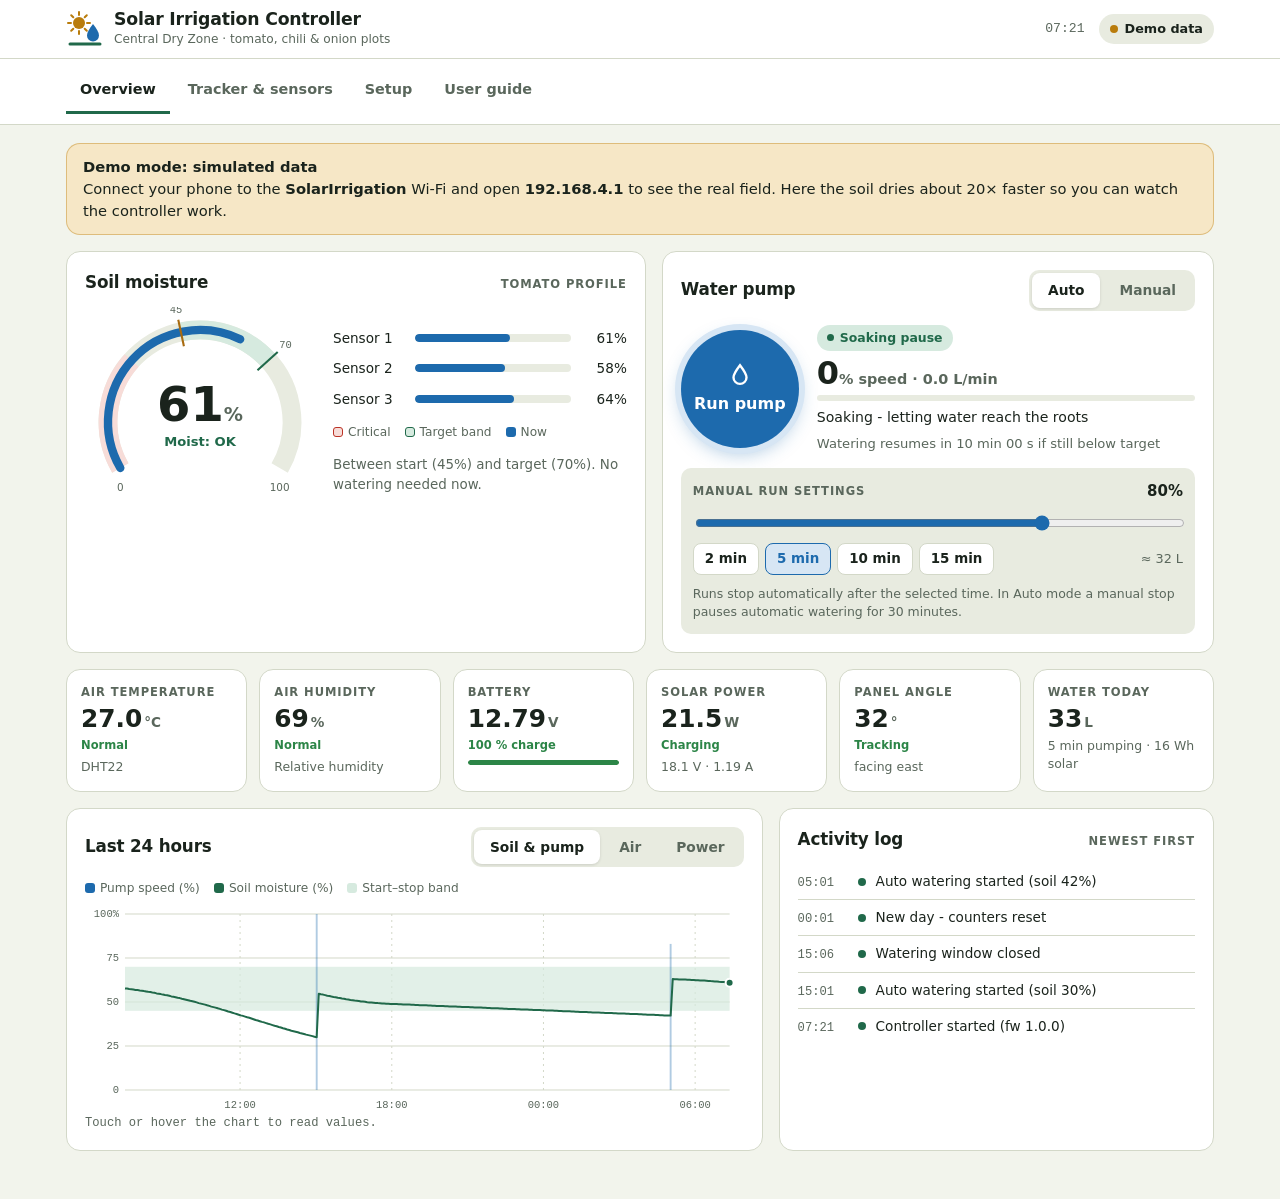
==== commit df708bdd: "Add free cloud access: Firebase link in firmware, sign-in dashboard, GitHub Pages deploy - cloud.h: " ====
--- a/firmware/SolarIrrigation/data/index.html
+++ b/firmware/SolarIrrigation/data/index.html
@@ -5,202 +5,7 @@
 <meta name="viewport" content="width=device-width, initial-scale=1, viewport-fit=cover">
 <title>Solar Irrigation Controller</title>
 <meta name="claude:viewport-fit-sides" content="cover">
-<style>
-/* Layout: sticky status header, then a field-control hero (soil gauge + pump),
-   a strip of readings, 24-hour charts and the event log. Tabs for tracker,
-   setup and the farmer's guide. No external files: the ESP32 serves this offline. */
-:root{
-  --bg:#f2f4ec; --surface:#ffffff; --surface-2:#e8ebe0; --ink:#1a231c; --muted:#5a675c; --line:#d3d8c8;
-  --accent:#20694a; --accent-soft:#d6eadf; --water:#1d6aad; --water-soft:#d7e6f4; --sun:#b97c0c; --sun-soft:#f6e7c6;
-  --ok:#2c8547; --warn:#a86b10; --bad:#bb3326; --bad-soft:#f7dcd8; --warn-soft:#f6e8cd;
-  --font-display:"Avenir Next","Segoe UI Variable Display","Segoe UI","Helvetica Neue",system-ui,sans-serif;
-  --font-body:system-ui,-apple-system,"Segoe UI",Roboto,"Noto Sans","Noto Sans Myanmar",sans-serif;
-  --font-data:ui-monospace,"SF Mono","Cascadia Mono",Menlo,Consolas,monospace;
-  --r:14px;
-}
-@media (prefers-color-scheme: dark){:root:not([data-theme="light"]){
-  --bg:#0f1410; --surface:#171f19; --surface-2:#202a22; --ink:#e6ece3; --muted:#97a499; --line:#2c372e;
-  --accent:#5cc08c; --accent-soft:#1e3a2b; --water:#5ea9e6; --water-soft:#183049; --sun:#efb540; --sun-soft:#3b2f15;
-  --ok:#5fc47f; --warn:#e3a93c; --bad:#f06c5c; --bad-soft:#41201c; --warn-soft:#3a2d14; color-scheme:dark}}
-:root[data-theme="dark"]{
-  --bg:#0f1410; --surface:#171f19; --surface-2:#202a22; --ink:#e6ece3; --muted:#97a499; --line:#2c372e;
-  --accent:#5cc08c; --accent-soft:#1e3a2b; --water:#5ea9e6; --water-soft:#183049; --sun:#efb540; --sun-soft:#3b2f15;
-  --ok:#5fc47f; --warn:#e3a93c; --bad:#f06c5c; --bad-soft:#41201c; --warn-soft:#3a2d14; color-scheme:dark}
-
-*{box-sizing:border-box}
-[hidden]{display:none!important}
-html{-webkit-text-size-adjust:100%}
-body{margin:0;background:var(--bg);color:var(--ink);font:15px/1.5 var(--font-body)}
-body::before{content:"";position:fixed;inset:0 0 auto;height:env(safe-area-inset-top,0px);z-index:10;background:var(--surface)}
-.wrap{max-width:1180px;margin:0 auto;padding-left:max(16px,env(safe-area-inset-left,0px));padding-right:max(16px,env(safe-area-inset-right,0px))}
-h1,h2,h3{font-family:var(--font-display);margin:0;text-wrap:balance;letter-spacing:-.01em}
-h2{font-size:1.05rem;font-weight:650}
-h3{font-size:.95rem;font-weight:650}
-.num{font-variant-numeric:tabular-nums}
-.label{font-size:.72rem;text-transform:uppercase;letter-spacing:.08em;color:var(--muted);font-weight:600}
-.muted{color:var(--muted)}
-button,input,select{font:inherit;color:inherit}
-:focus-visible{outline:3px solid var(--water);outline-offset:2px}
-
-/* Header */
-header.top{position:sticky;top:env(safe-area-inset-top,0px);z-index:9;background:var(--surface);border-bottom:1px solid var(--line)}
-.top .wrap{display:flex;align-items:center;gap:14px;padding-block:10px;flex-wrap:wrap}
-.brand{display:flex;align-items:center;gap:10px;min-width:0;margin-right:auto}
-.brand svg{flex:none}
-.brand h1{font-size:1.08rem;font-weight:700;line-height:1.15}
-.brand small{display:block;color:var(--muted);font-size:.76rem}
-.conn{display:inline-flex;align-items:center;gap:7px;font-size:.8rem;font-weight:600;padding:5px 11px;border-radius:999px;background:var(--surface-2);white-space:nowrap}
-.conn i{width:8px;height:8px;border-radius:50%;background:var(--muted)}
-.conn.live i{background:var(--ok);box-shadow:0 0 0 3px color-mix(in srgb,var(--ok) 25%,transparent)}
-.conn.demo i{background:var(--sun)}
-.conn.lost i{background:var(--bad)}
-.clock{font-family:var(--font-data);font-size:.82rem;color:var(--muted)}
-nav.tabs{display:flex;gap:4px;overflow-x:auto;scrollbar-width:none}
-nav.tabs .wrap{display:flex;gap:2px}
-.tab{appearance:none;border:0;background:none;padding:10px 14px;font-weight:600;font-size:.9rem;color:var(--muted);border-bottom:3px solid transparent;cursor:pointer;white-space:nowrap}
-.tab[aria-selected="true"]{color:var(--ink);border-bottom-color:var(--accent)}
-.tabbar{border-top:1px solid var(--line)}
-
-main{padding-block:18px 48px}
-section.view{display:grid;gap:16px}
-.card{background:var(--surface);border:1px solid var(--line);border-radius:var(--r);padding:18px;min-width:0}
-.card-head{display:flex;align-items:baseline;justify-content:space-between;gap:10px;margin-bottom:12px;flex-wrap:wrap}
-
-/* Banner */
-.banner{display:flex;gap:12px;align-items:flex-start;padding:12px 16px;border-radius:var(--r);border:1px solid;font-size:.92rem}
-.banner>div>b:first-child{display:block}
-.banner.demo{background:var(--sun-soft);border-color:color-mix(in srgb,var(--sun) 40%,transparent)}
-.banner.bad{background:var(--bad-soft);border-color:color-mix(in srgb,var(--bad) 45%,transparent)}
-.banner.warn{background:var(--warn-soft);border-color:color-mix(in srgb,var(--warn) 45%,transparent)}
-.banner .act{margin-left:auto;flex:none}
-
-/* Hero */
-.hero{display:grid;grid-template-columns:minmax(0,1.05fr) minmax(0,1fr);gap:16px}
-@media (max-width:820px){.hero{grid-template-columns:1fr}}
-.soil{display:grid;grid-template-columns:minmax(0,230px) minmax(0,1fr);gap:18px;align-items:center}
-@media (max-width:520px){.soil{grid-template-columns:1fr}}
-.gauge{position:relative;width:100%;max-width:230px;margin:0 auto}
-.gauge svg{display:block;width:100%;height:auto}
-.gauge .read{position:absolute;inset:0;display:flex;flex-direction:column;align-items:center;justify-content:center;padding-top:8px}
-.gauge .big{font-family:var(--font-display);font-size:3rem;font-weight:700;line-height:1}
-.gauge .big small{font-size:1.2rem;font-weight:600;color:var(--muted)}
-.gauge .state{font-size:.82rem;font-weight:650;margin-top:4px}
-.sensors{display:grid;gap:10px}
-.sensor-row{display:grid;grid-template-columns:72px minmax(0,1fr) 46px;gap:10px;align-items:center;font-size:.85rem}
-.bar{height:8px;border-radius:5px;background:var(--surface-2);position:relative;overflow:hidden}
-.bar>span{position:absolute;inset:0 auto 0 0;border-radius:5px;background:var(--water);transition:width .6s}
-.legend-key{display:flex;gap:14px;flex-wrap:wrap;font-size:.76rem;color:var(--muted)}
-.legend-key i{display:inline-block;width:10px;height:10px;border-radius:3px;margin-right:5px;vertical-align:-1px}
-
-.pump{display:grid;gap:14px}
-.pump-top{display:flex;align-items:center;gap:18px;flex-wrap:wrap}
-.pump-btn{appearance:none;border:0;cursor:pointer;width:118px;height:118px;border-radius:50%;flex:none;display:grid;place-items:center;
-  font-family:var(--font-display);font-weight:700;font-size:1rem;color:#fff;background:var(--water);
-  box-shadow:0 0 0 6px var(--water-soft),0 6px 18px color-mix(in srgb,var(--water) 35%,transparent);transition:transform .12s}
-.pump-btn:active{transform:scale(.96)}
-.pump-btn.stop{background:var(--bad);box-shadow:0 0 0 6px var(--bad-soft),0 6px 18px color-mix(in srgb,var(--bad) 35%,transparent)}
-.pump-btn[disabled]{background:var(--muted);box-shadow:none;cursor:not-allowed;opacity:.7}
-.pump-btn svg{display:block;margin:0 auto 4px}
-.pump-info{min-width:0;flex:1;display:grid;gap:6px}
-.chip{display:inline-flex;align-items:center;gap:6px;font-size:.78rem;font-weight:700;padding:4px 10px;border-radius:999px;width:max-content;max-width:100%}
-.chip.run{background:var(--water-soft);color:var(--water)}
-.chip.idle{background:var(--surface-2);color:var(--muted)}
-.chip.soak{background:var(--accent-soft);color:var(--accent)}
-.chip.warn{background:var(--warn-soft);color:var(--warn)}
-.chip.bad{background:var(--bad-soft);color:var(--bad)}
-.chip i{width:7px;height:7px;border-radius:50%;background:currentColor}
-.chip.run i{animation:pulse 1.2s infinite}
-@keyframes pulse{50%{opacity:.25}}
-.speed{font-family:var(--font-display);font-size:2rem;font-weight:700;line-height:1}
-.speed small{font-size:.9rem;color:var(--muted);font-weight:600}
-.reason{font-size:.88rem}
-.seg{display:inline-grid;grid-auto-flow:column;background:var(--surface-2);border-radius:10px;padding:3px;gap:3px}
-.seg button{appearance:none;border:0;background:none;padding:7px 16px;border-radius:8px;font-weight:650;font-size:.86rem;cursor:pointer;color:var(--muted)}
-.seg button[aria-pressed="true"]{background:var(--surface);color:var(--ink);box-shadow:0 1px 3px rgba(0,0,0,.12)}
-.row{display:flex;gap:10px;align-items:center;flex-wrap:wrap}
-.manual-box{display:grid;gap:10px;padding:12px;border-radius:10px;background:var(--surface-2)}
-.chips{display:flex;gap:6px;flex-wrap:wrap}
-.chips button{appearance:none;border:1px solid var(--line);background:var(--surface);border-radius:8px;padding:5px 11px;font-size:.84rem;font-weight:600;cursor:pointer}
-.chips button[aria-pressed="true"]{border-color:var(--water);color:var(--water);background:var(--water-soft)}
-input[type=range]{width:100%;accent-color:var(--water)}
-
-/* Tiles */
-.tiles{display:grid;grid-template-columns:repeat(6,minmax(0,1fr));gap:12px}
-@media (max-width:1000px){.tiles{grid-template-columns:repeat(3,minmax(0,1fr))}}
-@media (max-width:520px){.tiles{grid-template-columns:repeat(2,minmax(0,1fr))}}
-.tile{background:var(--surface);border:1px solid var(--line);border-radius:var(--r);padding:14px;display:grid;gap:4px;align-content:start;min-width:0}
-.tile .v{font-family:var(--font-display);font-size:1.55rem;font-weight:700;line-height:1.1}
-.tile .v small{font-size:.85rem;color:var(--muted);font-weight:600;margin-left:2px}
-.tile .sub{font-size:.78rem;color:var(--muted)}
-.tile .flag{font-size:.72rem;font-weight:700}
-.flag.ok{color:var(--ok)} .flag.warn{color:var(--warn)} .flag.bad{color:var(--bad)}
-
-/* Charts */
-.charts{display:grid;gap:12px}
-.chart-wrap{position:relative}
-.chart-wrap svg{display:block;width:100%;height:210px}
-.chart-read{font-family:var(--font-data);font-size:.76rem;color:var(--muted);min-height:1.2em}
-.axis text{fill:var(--muted);font-size:10.5px;font-family:var(--font-data)}
-.grid line{stroke:var(--line)}
-
-/* Two-column lower area */
-.split{display:grid;grid-template-columns:minmax(0,1.6fr) minmax(0,1fr);gap:16px}
-@media (max-width:900px){.split{grid-template-columns:1fr}}
-.events{list-style:none;margin:0;padding:0;display:grid;gap:0;max-height:340px;overflow:auto}
-.events li{display:grid;grid-template-columns:52px 10px minmax(0,1fr);gap:8px;padding:7px 0;border-top:1px solid var(--line);font-size:.85rem;align-items:baseline}
-.events li:first-child{border-top:0}
-.events time{font-family:var(--font-data);font-size:.76rem;color:var(--muted)}
-.events .dot{width:8px;height:8px;border-radius:50%;background:var(--accent);align-self:center}
-.events .w .dot{background:var(--warn)} .events .e .dot{background:var(--bad)}
-
-/* Forms */
-.form-grid{display:grid;grid-template-columns:repeat(auto-fit,minmax(240px,1fr));gap:14px 18px}
-.field{display:grid;gap:5px;min-width:0}
-.field label{font-weight:600;font-size:.86rem}
-.field .hint{font-size:.76rem;color:var(--muted)}
-.field input[type=number],.field input[type=text],.field input[type=password],.field select{width:100%;padding:9px 11px;border:1px solid var(--line);border-radius:9px;background:var(--surface)}
-.inline{display:flex;gap:8px;align-items:center}
-.inline input{min-width:0}
-.check{display:flex;gap:9px;align-items:flex-start;font-size:.88rem}
-.check input{margin-top:3px;accent-color:var(--accent);width:17px;height:17px}
-.btn{appearance:none;border:1px solid var(--line);background:var(--surface);padding:9px 16px;border-radius:9px;font-weight:650;cursor:pointer;font-size:.88rem}
-.btn.primary{background:var(--accent);border-color:var(--accent);color:#fff}
-.btn.water{background:var(--water);border-color:var(--water);color:#fff}
-.btn.danger{color:var(--bad);border-color:color-mix(in srgb,var(--bad) 50%,var(--line))}
-.btn:disabled{opacity:.5;cursor:not-allowed}
-.btn.sm{padding:6px 11px;font-size:.8rem}
-fieldset{border:0;margin:0;padding:0;display:grid;gap:14px}
-legend{padding:0;margin-bottom:4px}
-.sec-title{display:flex;gap:10px;align-items:baseline;border-bottom:1px solid var(--line);padding-bottom:8px;margin-bottom:4px}
-.band-preview{height:26px;border-radius:7px;position:relative;background:var(--surface-2);overflow:hidden}
-.band-preview span{position:absolute;top:0;bottom:0}
-.band-preview b{position:absolute;top:0;bottom:0;width:2px;background:var(--ink)}
-
-table{border-collapse:collapse;width:100%;font-size:.87rem}
-th,td{text-align:left;padding:8px 10px;border-bottom:1px solid var(--line);vertical-align:top}
-th{font-size:.72rem;text-transform:uppercase;letter-spacing:.06em;color:var(--muted);font-weight:700}
-.tscroll{overflow-x:auto}
-
-/* Tracker */
-.tracker{display:grid;grid-template-columns:minmax(0,280px) minmax(0,1fr);gap:20px;align-items:center}
-@media (max-width:640px){.tracker{grid-template-columns:1fr}}
-.tracker svg{width:100%;max-width:280px;height:auto;display:block;margin:0 auto}
-
-/* Guide */
-.guide{display:grid;gap:16px}
-.prose{max-width:72ch}
-.prose p,.prose li{margin:0 0 .6em}
-.prose ul,.prose ol{padding-left:1.25em;margin:0 0 .6em}
-.steps{counter-reset:s;list-style:none;padding:0;margin:0;display:grid;gap:10px}
-.steps li{counter-increment:s;display:grid;grid-template-columns:30px minmax(0,1fr);gap:10px;align-items:start}
-.steps li::before{content:counter(s);width:26px;height:26px;border-radius:50%;background:var(--accent-soft);color:var(--accent);font-weight:700;display:grid;place-items:center;font-size:.85rem}
-.kv{display:grid;grid-template-columns:max-content minmax(0,1fr);gap:4px 14px;font-size:.88rem}
-.kv dt{color:var(--muted)} .kv dd{margin:0;font-family:var(--font-data);font-size:.82rem;overflow-wrap:anywhere}
-
-.toast{position:fixed;left:50%;bottom:calc(20px + env(safe-area-inset-bottom,0px));transform:translateX(-50%) translateY(20px);background:var(--ink);color:var(--bg);padding:10px 18px;border-radius:10px;font-weight:600;font-size:.88rem;opacity:0;transition:.25s;pointer-events:none;z-index:20;max-width:calc(100% - 32px)}
-.toast.show{opacity:1;transform:translateX(-50%) translateY(0)}
-@media (prefers-reduced-motion:reduce){*{transition:none!important;animation:none!important}}
-</style>
+<link rel="stylesheet" href="css/style.css">
 </head>
 <body>
 <header class="top">
@@ -343,6 +148,7 @@
         <div class="row" style="margin-top:14px">
           <button class="btn" id="syncClock">Set clock from this phone</button>
           <button class="btn danger" id="clearAlarm">Reset alarm</button>
+          <button class="btn" id="signOut" hidden>Sign out</button>
         </div>
       </div>
       <div class="card">
@@ -437,6 +243,16 @@
         <li><span><b>Stop at target.</b> When the soil reaches the target level the pump stops and the cycle ends.</span></li>
         <li><span><b>Protect.</b> The pump is blocked if the battery is low, if the daily water limit is reached, or if the soil does not get wetter while pumping (empty tank or broken pipe). Each event is written to the activity log.</span></li>
       </ol>
+    </div>
+
+    <div class="card prose">
+      <h2 style="margin-bottom:10px">Watching the farm from anywhere</h2>
+      <ul>
+        <li>When the controller is connected to a router with internet, it sends its readings to the cloud every 10 seconds.</li>
+        <li>Open the dashboard link on your phone from anywhere and sign in. The pill at the top shows <b>Cloud · live</b>, or <b>Farm offline</b> with the time of the last update.</li>
+        <li>Buttons work from anywhere too. The controller picks up a command within a few seconds. Commands older than 2 minutes are ignored for safety, so a pump command sent while the farm was offline can never start hours later.</li>
+        <li>If the internet goes down, watering continues normally on the controller.</li>
+      </ul>
     </div>
 
     <div class="card prose">
@@ -502,532 +318,28 @@
   </section>
 </main>
 
+<section class="login" id="login" hidden>
+  <form class="card login-card" id="loginForm">
+    <svg width="44" height="44" viewBox="0 0 38 38" aria-hidden="true">
+      <circle cx="13" cy="13" r="6" fill="var(--sun)"/>
+      <g stroke="var(--sun)" stroke-width="2" stroke-linecap="round"><path d="M13 2v3M13 21v3M2 13h3M21 13h3M5.2 5.2l2.1 2.1M18.7 18.7l2.1 2.1M5.2 20.8l2.1-2.1M18.7 7.3l2.1-2.1"/></g>
+      <path d="M27 14c3.5 4.6 6 8.2 6 11.5a6 6 0 0 1-12 0c0-3.3 2.5-6.9 6-11.5z" fill="var(--water)"/>
+      <path d="M4 34h30" stroke="var(--accent)" stroke-width="3" stroke-linecap="round"/>
+    </svg>
+    <div><h2 style="font-size:1.3rem">Sign in to your farm</h2>
+      <p class="muted" style="margin:4px 0 0;font-size:.88rem">See soil moisture, battery and the pump from anywhere. At the farm you can also join the <b>SolarIrrigation</b> Wi-Fi and open 192.168.4.1 without signing in.</p></div>
+    <div class="field"><label for="lEmail">Email</label><input type="email" id="lEmail" autocomplete="username" required></div>
+    <div class="field"><label for="lPass">Password</label><input type="password" id="lPass" autocomplete="current-password" required></div>
+    <p class="login-err" id="loginErr" role="alert"></p>
+    <button class="btn primary" id="loginBtn" type="submit">Sign in</button>
+    <button class="btn" id="loginDemo" type="button">View demo instead</button>
+  </form>
+</section>
+
 <div class="toast" id="toast" role="status" aria-live="polite"></div>
 
-<script>
-"use strict";
-// ======================================================================
-//  Data sources: the real ESP32 API, or a built-in simulator (demo mode)
-// ======================================================================
-const PRESETS = {
-  0:{name:"Tomato",startPct:45,targetPct:70,criticalPct:30,hint:"Even moisture prevents fruit cracking."},
-  1:{name:"Chili", startPct:40,targetPct:65,criticalPct:28,hint:"Slightly drier; avoid waterlogging."},
-  2:{name:"Onion", startPct:50,targetPct:75,criticalPct:35,hint:"Shallow roots: frequent, light watering."},
-  3:{name:"Custom",hint:"Set your own levels below."}
-};
-
-const Live = {
-  async get(path){
-    const c = new AbortController(); const t = setTimeout(()=>c.abort(), 4000);
-    try{ const r = await fetch(path,{signal:c.signal,cache:"no-store"}); if(!r.ok) throw new Error(r.status); return await r.json(); }
-    finally{ clearTimeout(t); }
-  },
-  async post(path, params){
-    const r = await fetch(path,{method:"POST",headers:{"Content-Type":"application/x-www-form-urlencoded"},body:new URLSearchParams(params)});
-    let j={}; try{ j = await r.json(); }catch(e){}
-    if(!r.ok || j.ok===false) throw new Error(j.msg || ("Request failed ("+r.status+")"));
-    return j;
-  },
-  status(){ return this.get("/api/status"); },
-  history(){ return this.get("/api/history"); },
-  cmd(p){ return this.post("/api/cmd", p); },
-  saveSettings(p){ return this.post("/api/settings", p); },
-  wifi(p){ return this.post("/api/wifi", p); }
-};
-
-class Sim {
-  constructor(){
-    this.tz = -new Date().getTimezoneOffset();
-    this.cfg = {crop:0,startPct:45,targetPct:70,criticalPct:30,minSpeed:45,pulseRunSec:300,soakSec:600,useWindows:true,
-      w1Start:5,w1End:9,w2Start:16,w2End:19,batCutoffV:11.6,batResumeV:12.3,manualMaxMin:15,pumpLpm:8,dailyLimitL:400,
-      hotBoost:true,noRiseMin:8,sensorCount:3,tzMin:this.tz,dryRaw:[3200,3170,3240],wetRaw:[1300,1330,1280]};
-    this.mode="auto"; this.state="idle"; this.speed=0; this.src="off"; this.reason="";
-    this.manualEnd=0; this.manualSpeed=80; this.holdEnd=0; this.pulseStart=0; this.soakStart=0;
-    this.alarm=""; this.low=false; this.soc=.62; this.m=58; this.off=[0,-3.2,2.6];
-    this.trkManual=false; this.trkManualAngle=90; this.angle=90;
-    this.liters=0; this.pumpSec=0; this.wh=0; this.day=null;
-    this.events=[]; this.hist=[]; this.start=Date.now()/1000;
-    this.seed();
-  }
-  log(l,m,t){ this.events.unshift({t:Math.round(t??this.t),l,m}); this.events.length=Math.min(this.events.length,25); }
-  hour(t){ const d=new Date(t*1000); return d.getHours()+d.getMinutes()/60; }
-  env(t){ const h=this.hour(t), sun=Math.max(0,Math.sin(Math.PI*(h-6)/12)), w=Math.sin(2*Math.PI*(h-9)/24);
-    return {h,sun,temp:30+7*w,hum:60-22*w}; }
-  effTarget(temp){ return Math.min(95,this.cfg.targetPct + (this.cfg.hotBoost && temp>35 ? 5 : 0)); }
-  inWin(t){ if(!this.cfg.useWindows) return true; const h=this.hour(t), c=this.cfg;
-    return (h>=c.w1Start&&h<c.w1End)||(h>=c.w2Start&&h<c.w2End); }
-  socToV(s){ return 10.5 + 2.23*Math.pow(Math.max(0,Math.min(1,s)),.75); }
-  trackAngle(t){ const h=this.hour(t); if(h<6||h>18.5) return 15; return 15 + Math.max(0,Math.min(1,(h-6)/12))*150; }
-  physics(dt,t,gain){
-    const e=this.env(t); this.e=e;
-    const evap=(0.6+3.5*e.sun*(e.temp/32))/3600, add=300/3600*this.speed/100;
-    this.m=Math.max(8,Math.min(97,this.m+(add*Math.min(gain,4)-evap*gain)*dt));
-    this.angle = this.trkManual ? this.trkManualAngle : Math.round(this.trackAngle(t));
-    const gainTrk = this.trkManual ? Math.max(.2,Math.cos((this.angle-this.trackAngle(t))*Math.PI/180)) : 1;
-    this.pv = 62*e.sun*gainTrk;
-    const load = 2.5 + 42*this.speed/100;
-    this.soc=Math.max(.04,Math.min(1,this.soc+(this.pv*.85-load)*dt*gain/(240*3600)));
-    this.batV = this.socToV(this.soc) + (this.pv>load ? .35*Math.min(1,(this.pv-load)/30) : -.12*this.speed/100);
-    if(!this.low && this.batV<this.cfg.batCutoffV){ this.low=true; this.log("w","Battery low ("+this.batV.toFixed(2)+" V) - pump disabled",t); }
-    if(this.low && this.batV>this.cfg.batResumeV){ this.low=false; this.log("i","Battery recovered - pump allowed",t); }
-  }
-  control(t){
-    const c=this.cfg; let want=0, src="off";
-    if(this.manualEnd && t>=this.manualEnd){ this.manualEnd=0; this.log("i","Manual run finished",t); if(this.mode==="auto") this.holdEnd=t+1800; }
-    if(this.manualEnd){
-      if(this.m>=95){ this.manualEnd=0; this.log("i","Manual run stopped: soil saturated",t); }
-      else { want=this.manualSpeed; src="manual"; this.reason="Manual run"; }
-    }
-    if(!this.manualEnd){
-      if(this.mode==="manual"){ this.reason="Manual mode - press Run pump to water"; this.state="idle"; }
-      else if(this.holdEnd>t){ this.reason="Auto paused after manual stop"; this.state="idle"; }
-      else if(this.alarm){ this.reason="Alarm - check system, then reset"; this.state="idle"; }
-      else if(this.liters>=c.dailyLimitL){ this.reason="Daily water limit reached"; this.state="idle"; }
-      else {
-        this.holdEnd=0;
-        const tgt=this.effTarget(this.e.temp), allowed=this.inWin(t)||this.m<c.criticalPct;
-        if(this.state==="idle"){
-          if(this.m<c.startPct && allowed){ this.state="watering"; this.pulseStart=t; this.log("i","Auto watering started (soil "+Math.round(this.m)+"%)",t); }
-          else this.reason = this.m<c.startPct ? "Soil dry - waiting for watering window" : "Soil moisture OK";
-        }
-        if(this.state==="watering"){
-          if(this.m>=tgt){ this.state="idle"; this.reason="Target reached"; this.log("i","Target reached ("+Math.round(this.m)+"%) - pump stopped",t); }
-          else if(!allowed){ this.state="idle"; this.reason="Outside watering window"; this.log("i","Watering window closed",t); }
-          else if(t-this.pulseStart>=c.pulseRunSec){ this.state="soaking"; this.soakStart=t; }
-          else { want=this.autoSpeed(this.m,tgt); src="auto"; this.reason="Watering: soil below target"; }
-        } else if(this.state==="soaking"){
-          this.reason="Soaking - letting water reach the roots";
-          if(this.m>=tgt){ this.state="idle"; this.reason="Target reached"; }
-          else if(t-this.soakStart>=c.soakSec){ this.state="watering"; this.pulseStart=t; }
-        }
-      }
-    }
-    if(want>0 && this.low){ want=0; src="off"; this.reason="Battery low - pump locked out"; }
-    this.speed=want; this.src=want?src:"off";
-  }
-  autoSpeed(m,tgt){ const c=this.cfg; if(m<=c.criticalPct) return 100;
-    const d=Math.max(0,Math.min(1,(tgt-m)/Math.max(1,tgt-c.criticalPct))); return Math.round(c.minSpeed+d*(100-c.minSpeed)); }
-  totals(dt,t){
-    const d=new Date(t*1000).toDateString();
-    if(this.day && d!==this.day){ this.liters=0; this.pumpSec=0; this.wh=0; this.log("i","New day - counters reset",t); }
-    this.day=d;
-    if(this.speed>0){ this.liters+=this.cfg.pumpLpm*this.speed/100*dt/60; this.pumpSec+=dt; }
-    this.wh+=this.pv*dt/3600;
-  }
-  record(t,pumpMax){
-    const e=this.e;
-    this.hist.push([Math.round(t),Math.round(this.m*10),Math.round(e.temp*10),Math.round(e.hum*10),Math.round(this.batV*100),Math.round(this.pv*10),Math.round(pumpMax)]);
-    if(this.hist.length>288) this.hist.shift();
-  }
-  seed(){
-    const now=Math.floor(Date.now()/1000); let t=now-86400;
-    this.t=t; this.log("i","Controller started (fw 1.0.0)",t);
-    for(; t<=now; t+=300){
-      this.t=t; this.physics(300,t,1); this.control(t); this.totals(300,t);
-      this.record(t,this.speed);
-    }
-    this.t=now; this.lastHist=now; this.lastReal=Date.now()/1000; this.pumpMax=0;
-    this.mode="auto"; this.manualEnd=0;
-  }
-  tick(){
-    const real=Date.now()/1000; let dt=Math.min(10,real-this.lastReal); this.lastReal=real;
-    while(dt>0){ const s=Math.min(1,dt); dt-=s; this.t+=s;
-      this.physics(s,this.t,20); this.control(this.t); this.totals(s,this.t); this.pumpMax=Math.max(this.pumpMax,this.speed);
-      if(this.t-this.lastHist>=300){ this.lastHist=this.t; this.record(this.t,this.pumpMax); this.pumpMax=0; }
-    }
-  }
-  async status(){
-    this.tick(); const t=this.t, e=this.e, c=this.cfg, j=()=> (Math.random()-.5);
-    const sensors=[0,1,2].slice(0,c.sensorCount).map(i=>{ const pct=Math.max(0,Math.min(100,this.m+this.off[i]+j()*.8));
-      return {raw:Math.round(c.dryRaw[i]-pct/100*(c.dryRaw[i]-c.wetRaw[i])),pct:+pct.toFixed(1),ok:true}; });
-    const avg=sensors.reduce((a,s)=>a+s.pct,0)/sensors.length;
-    const solarV=this.pv>1?17.6+1.6*e.sun+j()*.2:+(e.sun*8).toFixed(1);
-    const state=this.manualEnd?"manual":this.low?"lockout":this.alarm?"alarm":this.holdEnd>t?"hold":this.mode==="manual"?"manual-idle":this.state;
-    return {fw:"1.0.0-demo",uptime:Math.round(Date.now()/1000-this.start),time:Math.round(t),tzMin:this.tz,mode:this.mode,
-      pump:{speed:this.speed,target:this.speed,source:this.src,state,reason:this.reason,
-        manualLeft:this.manualEnd?Math.max(0,Math.round(this.manualEnd-t)):0, holdLeft:this.holdEnd>t?Math.round(this.holdEnd-t):0,
-        pulseLeft:this.state==="watering"&&!this.manualEnd?Math.max(0,Math.round(c.pulseRunSec-(t-this.pulseStart))):0,
-        soakLeft:this.state==="soaking"?Math.max(0,Math.round(c.soakSec-(t-this.soakStart))):0, manualSpeed:this.manualSpeed},
-      soil:{avg:+avg.toFixed(1),effTarget:this.effTarget(e.temp),sensors},
-      air:{temp:+(e.temp+j()*.3).toFixed(1),hum:+(e.hum+j()).toFixed(1)},
-      power:{batV:+this.batV.toFixed(2),batPct:Math.round(batPct(this.batV)),solarV:+solarV.toFixed(1),solarA:+(this.pv/Math.max(1,solarV)).toFixed(2),solarW:+this.pv.toFixed(1),lowBattery:this.low},
-      tracker:{angle:this.angle,manual:this.trkManual},
-      today:{liters:+this.liters.toFixed(1),pumpMin:+(this.pumpSec/60).toFixed(1),solarWh:+this.wh.toFixed(1)},
-      alarm:this.alarm, wifi:{ap:"SolarIrrigation",sta:"",rssi:0}, settings:JSON.parse(JSON.stringify(c)), events:this.events.slice()};
-  }
-  async history(){ this.tick(); return {period:300,timeValid:true,now:Math.round(this.t),rows:this.hist.slice()}; }
-  async cmd(p){
-    const t=this.t;
-    switch(p.do){
-      case "mode": this.mode=p.value==="manual"?"manual":"auto"; this.state="idle"; this.holdEnd=0; this.log("i","Mode set to "+this.mode.toUpperCase()); return {ok:true,msg:"Mode changed"};
-      case "run": if(this.low) throw new Error("Battery is low. The pump is locked out to protect the battery.");
-        this.manualSpeed=Math.max(30,Math.min(100,+p.speed)); this.manualEnd=t+Math.max(1,Math.min(this.cfg.manualMaxMin,+p.minutes))*60; this.holdEnd=0;
-        this.log("i","Manual run "+p.minutes+" min at "+this.manualSpeed+"%"); return {ok:true,msg:"Pump started"};
-      case "stop": { const was=this.speed>0; this.manualEnd=0; if(this.mode==="auto"&&was){ this.holdEnd=t+1800; this.state="idle"; }
-        this.speed=0; this.log("i","Pump stopped by user"); return {ok:true,msg:"Pump stopped"}; }
-      case "resume": this.holdEnd=0; this.log("i","Auto resumed"); return {ok:true,msg:"Auto resumed"};
-      case "clearAlarm": this.alarm=""; this.log("i","Alarm reset by user"); return {ok:true,msg:"Alarm reset"};
-      case "time": return {ok:true,msg:"Clock set"};
-      case "tracker": this.trkManual=p.manual==="1"; if(p.angle!=null) this.trkManualAngle=+p.angle; return {ok:true,msg:"Tracker updated"};
-      case "calibrate": { const i=+p.sensor, raw=Math.round(this.cfg.dryRaw[i]-(this.m+this.off[i])/100*(this.cfg.dryRaw[i]-this.cfg.wetRaw[i]));
-        if(p.point==="dry") this.cfg.dryRaw[i]=raw; else this.cfg.wetRaw[i]=raw; this.log("i","Sensor "+(i+1)+" "+p.point+" point = "+raw);
-        return {ok:true,msg:"Calibration saved ("+raw+")"}; }
-    }
-    throw new Error("Unknown command");
-  }
-  async saveSettings(p){
-    for(const [k,v] of Object.entries(p)){ if(k in this.cfg) this.cfg[k] = (v==="1"||v==="0") && typeof this.cfg[k]==="boolean" ? v==="1" : +v; }
-    const c=this.cfg; if(c.targetPct<=c.startPct+5) c.targetPct=c.startPct+5; if(c.criticalPct>=c.startPct) c.criticalPct=c.startPct-5;
-    if(c.batResumeV<=c.batCutoffV) c.batResumeV=+(c.batCutoffV+.4).toFixed(2);
-    this.log("i","Settings saved"); return {ok:true,msg:"Settings saved"};
-  }
-  async wifi(){ return {ok:true,msg:"Demo: Wi-Fi settings are not saved"}; }
-}
-
-function batPct(v){ const V=[10.5,11.51,11.66,11.81,11.96,12.10,12.24,12.37,12.50,12.62,12.73];
-  if(v<=V[0]) return 0; if(v>=V[10]) return 100; for(let i=1;i<=10;i++) if(v<V[i]) return (i-1)*10+10*(v-V[i-1])/(V[i]-V[i-1]); return 100; }
-
-// ======================================================================
-//  App state
-// ======================================================================
-let api = Live, demo = false, S = null, H = null, failCount = 0, chartKind = "soil", manualMin = 5, settingsLoaded = false;
-const $ = s => document.querySelector(s);
-const fmt = (v,d=0) => (v==null||isNaN(v)) ? "—" : (+v).toFixed(d);
-const clamp = (v,a,b) => Math.max(a,Math.min(b,v));
-function esc(s){ return String(s).replace(/[&<>"]/g,c=>({"&":"&amp;","<":"&lt;",">":"&gt;",'"':"&quot;"}[c])); }
-function hhmm(epoch, tz){ if(!epoch) return "—"; const d=new Date((epoch+tz*60)*1000); return d.toISOString().substr(11,5); }
-function dur(s){ s=Math.max(0,Math.round(s)); const m=Math.floor(s/60), r=s%60; return m? m+" min "+String(r).padStart(2,"0")+" s" : r+" s"; }
-
-let toastT;
-function toast(msg){ const t=$("#toast"); t.textContent=msg; t.classList.add("show"); clearTimeout(toastT); toastT=setTimeout(()=>t.classList.remove("show"),2600); }
-
-async function send(params, okMsg){
-  try{ const r = await api.cmd(params); toast(okMsg || r.msg || "Done"); await poll(); }
-  catch(e){ toast(e.message || "Could not reach the controller"); }
-}
-
-// ======================================================================
-//  Rendering
-// ======================================================================
-function arcPath(cx,cy,r,a0,a1){
-  const p=a=>[cx+r*Math.cos(a*Math.PI/180), cy+r*Math.sin(a*Math.PI/180)];
-  const [x0,y0]=p(a0),[x1,y1]=p(a1); const large=(a1-a0)>180?1:0;
-  return `M${x0.toFixed(2)} ${y0.toFixed(2)} A${r} ${r} 0 ${large} 1 ${x1.toFixed(2)} ${y1.toFixed(2)}`;
-}
-const ang = v => 150 + clamp(v,0,100)*2.4;
-function drawGauge(v, c, eff){
-  const cx=110, cy=110, r=88;
-  const seg=(a,b,col,w)=>`<path d="${arcPath(cx,cy,r,ang(a),ang(b))}" stroke="${col}" stroke-width="${w}" fill="none" stroke-linecap="butt"/>`;
-  let s = seg(0,100,"var(--surface-2)",18);
-  s += seg(0,c.criticalPct,"var(--bad-soft)",18);
-  s += seg(c.startPct,eff,"var(--accent-soft)",18);
-  if(v!=null && !isNaN(v)) s += `<path d="${arcPath(cx,cy,r,ang(0),ang(Math.max(.5,v)))}" stroke="var(--water)" stroke-width="8" fill="none" stroke-linecap="round"/>`;
-  const tick=(val,col,lab)=>{ const a=ang(val)*Math.PI/180, x1=cx+(r-14)*Math.cos(a), y1=cy+(r-14)*Math.sin(a), x2=cx+(r+12)*Math.cos(a), y2=cy+(r+12)*Math.sin(a);
-    const lx=cx+(r+22)*Math.cos(a), ly=cy+(r+22)*Math.sin(a);
-    return `<line x1="${x1}" y1="${y1}" x2="${x2}" y2="${y2}" stroke="${col}" stroke-width="2"/><text x="${lx}" y="${ly+3}" text-anchor="middle" font-size="10" fill="var(--muted)" font-family="var(--font-data)">${lab}</text>`; };
-  s += tick(c.startPct,"var(--warn)",Math.round(c.startPct)) + tick(eff,"var(--accent)",Math.round(eff));
-  s += `<text x="${cx+r*Math.cos(ang(0)*Math.PI/180)}" y="${cy+r*Math.sin(ang(0)*Math.PI/180)+22}" text-anchor="middle" font-size="10" fill="var(--muted)">0</text>`;
-  s += `<text x="${cx+r*Math.cos(ang(100)*Math.PI/180)}" y="${cy+r*Math.sin(ang(100)*Math.PI/180)+22}" text-anchor="middle" font-size="10" fill="var(--muted)">100</text>`;
-  $("#gauge").innerHTML = s;
-}
-
-function soilWords(v,c,eff){
-  if(v==null||isNaN(v)) return ["No reading","var(--bad)","No soil sensor is giving a valid reading. Check the sensor cables."];
-  if(v<c.criticalPct) return ["Very dry","var(--bad)",`Below the critical ${c.criticalPct}%. The pump runs at full speed even outside watering hours.`];
-  if(v<c.startPct) return ["Dry: needs water","var(--warn)",`Below the start level of ${c.startPct}%. Watering starts in the next watering window.`];
-  if(v<eff) return ["Moist: OK","var(--accent)",`Between start (${c.startPct}%) and target (${Math.round(eff)}%). No watering needed now.`];
-  if(v<90) return ["Well watered","var(--water)",`At or above the ${Math.round(eff)}% target. The crop has enough water.`];
-  return ["Saturated","var(--water)","Soil is fully wet. Avoid watering to prevent root rot."];
-}
-
-const STATE = {
-  watering:["run","Watering · auto"], soaking:["soak","Soaking pause"], idle:["idle","Standby · auto"],
-  hold:["warn","Auto paused"], manual:["run","Manual run"], "manual-idle":["idle","Manual mode"],
-  alarm:["bad","Alarm"], lockout:["bad","Battery lockout"]
-};
-
-function render(){
-  if(!S) return;
-  const c=S.settings, eff=S.soil.effTarget ?? c.targetPct, tz=S.tzMin ?? 390;
-  // header
-  $("#clock").textContent = S.time ? hhmm(S.time,tz) : "Clock not set";
-  const conn=$("#conn"); conn.className="conn "+(demo?"demo":failCount?"lost":"live");
-  conn.lastElementChild.textContent = demo?"Demo data":failCount?"Connection lost":"Live";
-
-  // banners
-  let b="";
-  if(demo) b+=`<div class="banner demo"><div><b>Demo mode: simulated data</b>Connect your phone to the <b>SolarIrrigation</b> Wi-Fi and open <b>192.168.4.1</b> to see the real field. Here the soil dries about 20× faster so you can watch the controller work.</div></div>`;
-  if(!demo && failCount) b+=`<div class="banner warn"><div><b>Connection lost</b>The controller keeps watering on its own. Rejoin the SolarIrrigation Wi-Fi or move closer.</div></div>`;
-  if(S.alarm) b+=`<div class="banner bad"><div><b>Alarm</b>${esc(S.alarm)}</div><button class="btn sm act" data-act="clearAlarm">Reset alarm</button></div>`;
-  if(S.power.lowBattery) b+=`<div class="banner bad"><div><b>Battery low: pump locked out</b>Battery at ${fmt(S.power.batV,2)} V. The pump is allowed again above ${c.batResumeV} V.</div></div>`;
-  const bad=S.soil.sensors.map((s,i)=>s.ok?null:i+1).filter(Boolean);
-  if(bad.length) b+=`<div class="banner warn"><div><b>Sensor ${bad.join(", ")} not responding</b>Check the cable and plug. ${bad.length===S.soil.sensors.length?"Auto watering is stopped. Use Manual mode.":"The other sensors are still used."}</div></div>`;
-  if(!demo && !S.time) b+=`<div class="banner warn"><div><b>Clock not set</b>Watering hours and the solar tracker need the time.</div><button class="btn sm act" data-act="sync">Set clock now</button></div>`;
-  $("#banners").innerHTML=b;
-
-  // soil
-  const v=S.soil.avg; drawGauge(v,c,eff);
-  const [word,col,expl]=soilWords(v,c,eff);
-  $("#soilBig").innerHTML=`${fmt(v)}<small>%</small>`;
-  $("#soilState").textContent=word; $("#soilState").style.color=col; $("#soilExplain").textContent=expl;
-  $("#cropLabel").textContent=PRESETS[c.crop].name+" profile";
-  $("#sensorBars").innerHTML=S.soil.sensors.map((s,i)=>`<div class="sensor-row"><span>Sensor ${i+1}</span>
-    <div class="bar"><span style="width:${s.ok?clamp(s.pct,0,100):0}%;${s.ok?"":"background:var(--bad)"}"></span></div>
-    <span class="num" style="text-align:right;${s.ok?"":"color:var(--bad);font-weight:700"}">${s.ok?fmt(s.pct)+"%":"fault"}</span></div>`).join("");
-
-  // pump
-  const p=S.pump, running=p.speed>0||p.target>0;
-  const [cls,label]=STATE[p.state]||["idle",p.state];
-  const chip=$("#pumpChip"); chip.className="chip "+cls; chip.lastElementChild.textContent=label;
-  $("#pumpSpeed").innerHTML=`${p.speed}<small>% speed · ${fmt(c.pumpLpm*p.speed/100,1)} L/min</small>`;
-  $("#pumpBar").style.width=p.speed+"%";
-  $("#pumpReason").textContent=p.reason;
-  let timer="";
-  if(p.manualLeft) timer=`Stops in ${dur(p.manualLeft)}`;
-  else if(p.state==="watering"&&p.pulseLeft) timer=`Soak pause in ${dur(p.pulseLeft)}`;
-  else if(p.soakLeft) timer=`Watering resumes in ${dur(p.soakLeft)} if still below target`;
-  else if(p.holdLeft) timer=`Auto resumes in ${dur(p.holdLeft)} · <button class="btn sm" data-act="resume">Resume auto now</button>`;
-  $("#pumpTimer").innerHTML=timer;
-  const btn=$("#pumpBtn");
-  btn.classList.toggle("stop",running);
-  btn.disabled=!running && S.power.lowBattery;
-  $("#pumpBtnText").textContent = running ? "Stop pump" : S.power.lowBattery ? "Locked" : "Run pump";
-  $("#modeAuto").setAttribute("aria-pressed",S.mode==="auto"); $("#modeManual").setAttribute("aria-pressed",S.mode==="manual");
-  [...document.querySelectorAll("#mMinutes button")].forEach(x=>x.hidden=+x.dataset.min>c.manualMaxMin);
-  updateEstimate();
-
-  // tiles
-  const pw=S.power, a=S.air, hot=a.temp>35;
-  const dir = S.tracker.angle<60?"facing east":S.tracker.angle>120?"facing west":"facing up";
-  const tiles=[
-    ["Air temperature",fmt(a.temp,1),"°C", hot?["warn","Hot: target +5 %"]:a.temp==null?["bad","DHT22 not responding"]:["ok","Normal"],"DHT22"],
-    ["Air humidity",fmt(a.hum),"%", a.hum<35?["warn","Very dry air"]:["ok","Normal"],"Relative humidity"],
-    ["Battery",fmt(pw.batV,2),"V", pw.lowBattery?["bad","Low: pump off"]:pw.batPct<40?["warn",fmt(pw.batPct)+" % charge"]:["ok",fmt(pw.batPct)+" % charge"],
-      `<div class="bar" style="height:5px;margin-top:2px"><span style="width:${pw.batPct||0}%;background:${pw.lowBattery?"var(--bad)":pw.batPct<40?"var(--warn)":"var(--ok)"}"></span></div>`],
-    ["Solar power",fmt(pw.solarW,1),"W", pw.solarW>1?["ok","Charging"]:["", "No sun"], `${fmt(pw.solarV,1)} V · ${fmt(pw.solarA,2)} A`],
-    ["Panel angle",fmt(S.tracker.angle),"°", S.tracker.manual?["warn","Manual angle"]:["ok","Tracking"], dir],
-    ["Water today",fmt(S.today.liters,0),"L", S.today.liters>=c.dailyLimitL?["warn","Daily limit reached"]:["",""], `${fmt(S.today.pumpMin,0)} min pumping · ${fmt(S.today.solarWh,0)} Wh solar`]
-  ];
-  $("#tiles").innerHTML=tiles.map(([k,val,u,[fc,ft],sub])=>`<div class="tile"><span class="label">${k}</span>
-    <span class="v num">${val}<small>${u}</small></span>${ft?`<span class="flag ${fc}">${ft}</span>`:""}<span class="sub">${sub||""}</span></div>`).join("");
-
-  // events
-  $("#events").innerHTML=S.events.map(e=>`<li class="${e.l}"><time>${S.time?hhmm(e.t,tz):Math.round(e.t/60)+"m"}</time><span class="dot"></span><span>${esc(e.m)}</span></li>`).join("") || `<li><span></span><span></span><span class="muted">No events yet.</span></li>`;
-
-  renderControl();
-  if(!settingsLoaded){ fillSettings(c); settingsLoaded=true; }
-}
-
-function updateEstimate(){
-  const sp=+$("#mSpeed").value; $("#mSpeedOut").textContent=sp+"%";
-  const lpm=S?S.settings.pumpLpm:8; $("#mEstimate").textContent="≈ "+Math.round(lpm*sp/100*manualMin)+" L";
-}
-
-// ---------- Tracker / calibration / system ----------
-function renderControl(){
-  const t=S.tracker, ang=t.angle;
-  $("#trkMode").textContent=t.manual?"Manual angle":"Automatic (time based)";
-  $("#trkAuto").setAttribute("aria-pressed",!t.manual); $("#trkManual").setAttribute("aria-pressed",t.manual);
-  $("#trkManualBox").hidden=!t.manual;
-  // sun-path drawing: 0deg = east (left), 180 = west (right)
-  const cx=140, cy=140, r=110, rad=a=>Math.PI*(1-a/180);
-  const px=cx+r*Math.cos(rad(ang)), py=cy-r*Math.sin(rad(ang));
-  const hourLabel=[[15,"06:00"],[90,"12:00"],[165,"18:00"]].map(([a,l])=>{const x=cx+(r+14)*Math.cos(rad(a)), y=cy-(r+14)*Math.sin(rad(a));
-    return `<text x="${x}" y="${y}" text-anchor="middle" font-size="10" fill="var(--muted)" font-family="var(--font-data)">${l}</text>`;}).join("");
-  const nx=Math.cos(rad(ang)), ny=-Math.sin(rad(ang)); // normal direction
-  const tx=-ny, ty=nx; // panel direction
-  $("#trackerSvg").innerHTML=`
-    <path d="M${cx-r} ${cy} A${r} ${r} 0 0 1 ${cx+r} ${cy}" fill="none" stroke="var(--line)" stroke-width="2" stroke-dasharray="4 5"/>
-    ${hourLabel}
-    <circle cx="${px}" cy="${py}" r="11" fill="var(--sun)"/>
-    <line x1="${cx}" y1="${cy}" x2="${cx+nx*70}" y2="${cy+ny*70}" stroke="var(--sun)" stroke-width="1.5" stroke-dasharray="3 4"/>
-    <line x1="${cx-tx*38}" y1="${cy-ty*38}" x2="${cx+tx*38}" y2="${cy+ty*38}" stroke="var(--water)" stroke-width="7" stroke-linecap="round"/>
-    <rect x="${cx-4}" y="${cy}" width="8" height="24" fill="var(--muted)"/>
-    <line x1="20" y1="${cy+24}" x2="260" y2="${cy+24}" stroke="var(--accent)" stroke-width="3" stroke-linecap="round"/>
-    <text x="20" y="${cy+18}" font-size="10" fill="var(--muted)">E</text><text x="254" y="${cy+18}" font-size="10" fill="var(--muted)">W</text>
-    <text x="${cx}" y="${cy-30}" text-anchor="middle" font-size="16" font-weight="700" fill="var(--ink)" font-family="var(--font-display)">${Math.round(ang)}°</text>`;
-
-  const c=S.settings;
-  $("#calBody").innerHTML=S.soil.sensors.map((s,i)=>`<tr>
-    <td><b>Sensor ${i+1}</b></td><td class="num">${s.raw}</td><td class="num">${s.ok?fmt(s.pct)+" %":"—"}</td>
-    <td class="num">${c.dryRaw[i]}</td><td class="num">${c.wetRaw[i]}</td>
-    <td>${s.ok?'<span class="flag ok">OK</span>':'<span class="flag bad">Fault</span>'}</td>
-    <td><div class="row" style="flex-wrap:nowrap"><button class="btn sm" data-cal="${i}" data-point="dry">Save as dry</button><button class="btn sm" data-cal="${i}" data-point="wet">Save as wet</button></div></td></tr>`).join("");
-
-  const up=S.uptime, tz=S.tzMin;
-  $("#sysInfo").innerHTML=[
-    ["Firmware",S.fw],["Uptime",Math.floor(up/86400)+" d "+Math.floor(up%86400/3600)+" h "+Math.floor(up%3600/60)+" min"],
-    ["Clock",S.time?new Date((S.time+tz*60)*1000).toISOString().replace("T"," ").substr(0,16)+" (UTC"+(tz>=0?"+":"-")+Math.floor(Math.abs(tz)/60)+":"+String(Math.abs(tz)%60).padStart(2,"0")+")":"not set"],
-    ["Hotspot",S.wifi.ap+" · 192.168.4.1"],["Router",S.wifi.sta?S.wifi.sta+" ("+S.wifi.rssi+" dBm)":"not connected"],
-    ["Mode",S.mode.toUpperCase()],["Alarm",S.alarm||"none"]
-  ].map(([k,v])=>`<dt>${k}</dt><dd>${esc(v)}</dd>`).join("");
-}
-
-// ---------- Settings form ----------
-const NUM_FIELDS=["startPct","targetPct","criticalPct","minSpeed","pumpLpm","dailyLimitL","manualMaxMin","w1Start","w1End","w2Start","w2End","batCutoffV","batResumeV","noRiseMin"];
-function fillSettings(c){
-  $("#s_crop").value=c.crop; NUM_FIELDS.forEach(k=>$("#s_"+k).value=c[k]);
-  $("#s_pulseRunMin").value=+(c.pulseRunSec/60).toFixed(1); $("#s_soakMin").value=+(c.soakSec/60).toFixed(1);
-  $("#s_hotBoost").checked=c.hotBoost; $("#s_useWindows").checked=c.useWindows; $("#s_sensorCount").value=c.sensorCount;
-  updateBand();
-}
-function updateBand(){
-  const st=+$("#s_startPct").value, tg=+$("#s_targetPct").value, cr=+$("#s_criticalPct").value;
-  $("#bandPreview").innerHTML=`<span style="left:0;width:${cr}%;background:var(--bad-soft)"></span>
-    <span style="left:${cr}%;width:${Math.max(0,st-cr)}%;background:var(--warn-soft)"></span>
-    <span style="left:${st}%;width:${Math.max(0,tg-st)}%;background:var(--accent-soft)"></span>
-    <b style="left:${tg}%"></b>`;
-  $("#cropHint").textContent=PRESETS[$("#s_crop").value].hint;
-}
-
-// ---------- Chart ----------
-const CHARTS={
-  soil:{left:{min:0,max:100,step:25,unit:"%"},series:[
-    {i:6,div:1,name:"Pump speed",color:"var(--water)",kind:"bars",unit:"%",axis:"l"},
-    {i:1,div:10,name:"Soil moisture",color:"var(--accent)",kind:"line",unit:"%",axis:"l"}],
-    bands:true},
-  air:{left:{min:10,max:45,step:5,unit:"°C"},right:{min:0,max:100,step:20,unit:"%"},series:[
-    {i:2,div:10,name:"Temperature",color:"var(--sun)",kind:"line",unit:"°C",axis:"l"},
-    {i:3,div:10,name:"Humidity",color:"var(--water)",kind:"line",unit:"%",axis:"r"}]},
-  power:{left:{min:0,max:70,step:10,unit:"W"},right:{min:10.5,max:14.5,step:1,unit:"V"},series:[
-    {i:5,div:10,name:"Solar power",color:"var(--sun)",kind:"area",unit:"W",axis:"l"},
-    {i:4,div:100,name:"Battery",color:"var(--accent)",kind:"line",unit:"V",axis:"r"}]}
-};
-function drawChart(){
-  if(!H||!S) return;
-  const svg=$("#chart"), W=Math.max(280,svg.clientWidth||600), Hh=210, def=CHARTS[chartKind];
-  const rows=H.rows.slice();
-  // append live point
-  if(S.time||!H.timeValid){ const t=S.time||H.now; if(!rows.length||t>rows[rows.length-1][0]) rows.push([t,Math.round((S.soil.avg??-.1)*10),Math.round((S.air.temp??-99.9)*10),Math.round((S.air.hum??-.1)*10),Math.round((S.power.batV??-.01)*100),Math.round((S.power.solarW??-.1)*10),S.pump.speed]); }
-  if(rows.length<2){ svg.innerHTML=""; return; }
-  const L=40, R=def.right?42:14, T=10, B=24, w=W-L-R, h=Hh-T-B;
-  const t1=rows[rows.length-1][0], t0=Math.min(rows[0][0], t1-3600);
-  const x=t=>L+(t-t0)/(t1-t0)*w;
-  const yS=(ax,v)=>T+h-(clamp(v,ax.min,ax.max)-ax.min)/(ax.max-ax.min)*h;
-  let s=`<g class="grid">`;
-  for(let v=def.left.min; v<=def.left.max+1e-9; v+=def.left.step) s+=`<line x1="${L}" x2="${L+w}" y1="${yS(def.left,v)}" y2="${yS(def.left,v)}"/>`;
-  s+=`</g><g class="axis">`;
-  for(let v=def.left.min; v<=def.left.max+1e-9; v+=def.left.step) s+=`<text x="${L-6}" y="${yS(def.left,v)+3.5}" text-anchor="end">${+v.toFixed(1)}${v===def.left.max?def.left.unit:""}</text>`;
-  if(def.right) for(let v=def.right.min; v<=def.right.max+1e-9; v+=def.right.step) s+=`<text x="${L+w+6}" y="${yS(def.right,v)+3.5}">${+v.toFixed(1)}${Math.abs(v-def.right.max)<1e-6?def.right.unit:""}</text>`;
-  // x ticks every 6 hours (local time of controller)
-  const tz=(S.tzMin??0)*60, six=21600;
-  if(S.time){ for(let t=Math.ceil((t0+tz)/six)*six-tz; t<=t1; t+=six) s+=`<text x="${x(t)}" y="${Hh-6}" text-anchor="middle">${hhmm(t,S.tzMin)}</text><line x1="${x(t)}" x2="${x(t)}" y1="${T}" y2="${T+h}" stroke="var(--line)" stroke-dasharray="2 4"/>`; }
-  else s+=`<text x="${L}" y="${Hh-6}">${Math.round((t1-t0)/3600)} h ago</text><text x="${L+w}" y="${Hh-6}" text-anchor="end">now</text>`;
-  s+=`</g>`;
-  if(def.bands){ const c=S.settings; s+=`<rect x="${L}" width="${w}" y="${yS(def.left,c.targetPct)}" height="${yS(def.left,c.startPct)-yS(def.left,c.targetPct)}" fill="var(--accent-soft)" opacity=".7"/>`; }
-  for(const se of def.series){
-    const ax=se.axis==="r"?def.right:def.left;
-    const pts=rows.map(r=>[r[0], r[se.i]<0&&se.i!==2 || r[se.i]<=-990 ? null : r[se.i]/se.div]);
-    if(se.kind==="bars"){
-      const bw=Math.max(1.5,w/(rows.length)*.9);
-      pts.forEach(([t,v])=>{ if(v>0) s+=`<rect x="${x(t)-bw/2}" y="${yS(ax,v)}" width="${bw}" height="${T+h-yS(ax,v)}" fill="${se.color}" opacity=".35"/>`; });
-      continue;
-    }
-    let d="", open=false, area="";
-    pts.forEach(([t,v])=>{ if(v==null){open=false;return;} d+=(open?"L":"M")+x(t).toFixed(1)+" "+yS(ax,v).toFixed(1); open=true; });
-    if(se.kind==="area"){ const valid=pts.filter(p=>p[1]!=null); if(valid.length) area=`<path d="${d} L${x(valid[valid.length-1][0])} ${T+h} L${x(valid[0][0])} ${T+h}Z" fill="${se.color}" opacity=".18"/>`; }
-    s+=area+`<path d="${d}" fill="none" stroke="${se.color}" stroke-width="2" stroke-linejoin="round"/>`;
-    const last=pts.filter(p=>p[1]!=null).pop();
-    if(last) s+=`<circle cx="${x(last[0])}" cy="${yS(ax,last[1])}" r="4" fill="${se.color}" stroke="var(--surface)" stroke-width="2"/>`;
-  }
-  s+=`<line id="cursor" x1="0" x2="0" y1="${T}" y2="${T+h}" stroke="var(--muted)" stroke-width="1" visibility="hidden"/>`;
-  svg.setAttribute("viewBox",`0 0 ${W} ${Hh}`); svg.innerHTML=s;
-  $("#chartLegend").innerHTML=def.series.map(se=>`<span><i style="background:${se.color}"></i>${se.name} (${se.unit})</span>`).join("")+(def.bands?`<span><i style="background:var(--accent-soft)"></i>Start–stop band</span>`:"");
-  svg._rows=rows; svg._x=x; svg._t=[t0,t1,L,w];
-}
-function chartHover(ev){
-  const svg=$("#chart"); if(!svg._rows) return;
-  const rect=svg.getBoundingClientRect(), W=+svg.getAttribute("viewBox").split(" ")[2];
-  const px=(ev.clientX-rect.left)/rect.width*W, [t0,t1,L,w]=svg._t;
-  const t=t0+(px-L)/w*(t1-t0);
-  let best=svg._rows[0]; for(const r of svg._rows) if(Math.abs(r[0]-t)<Math.abs(best[0]-t)) best=r;
-  const cur=svg.querySelector("#cursor"); cur.setAttribute("x1",svg._x(best[0])); cur.setAttribute("x2",svg._x(best[0])); cur.setAttribute("visibility","visible");
-  const def=CHARTS[chartKind];
-  $("#chartRead").textContent=(S.time?hhmm(best[0],S.tzMin):"")+"  ·  "+def.series.map(se=>`${se.name} ${best[se.i]<0&&se.i!==2?"—":(best[se.i]/se.div).toFixed(se.div>=100?2:se.div>1?1:0)} ${se.unit}`).join("  ·  ");
-}
-
-// ======================================================================
-//  Polling
-// ======================================================================
-let lastHist=0, clockSynced=false;
-async function poll(){
-  try{
-    S = await api.status(); failCount=0;
-    if(!demo && !S.time && !clockSynced){ clockSynced=true; api.cmd({do:"time",epoch:Math.floor(Date.now()/1000),tz:-new Date().getTimezoneOffset()}).catch(()=>{}); }
-    if(!H || Date.now()-lastHist>60000){ H=await api.history(); lastHist=Date.now(); }
-  }catch(e){ failCount++; }
-  render(); drawChart();
-}
-
-async function boot(){
-  if(location.protocol!=="file:"){
-    try{ S=await Live.status(); }catch(e){ S=null; }
-  }
-  if(!S){ demo=true; api=new Sim(); S=await api.status(); }
-  await poll();
-  setInterval(poll, 2000);
-}
-
-// ======================================================================
-//  Events
-// ======================================================================
-function showView(name){
-  if(!["overview","control","setup","guide"].includes(name)) name="overview";
-  document.querySelectorAll(".view").forEach(v=>v.hidden=v.id!=="view-"+name);
-  document.querySelectorAll(".tab").forEach(t=>t.setAttribute("aria-selected",t.dataset.view===name));
-  if(name==="overview") requestAnimationFrame(drawChart);
-}
-document.querySelectorAll(".tab").forEach(t=>t.addEventListener("click",()=>{ showView(t.dataset.view); try{ history.replaceState(null,"","#"+t.dataset.view); }catch(e){ location.hash=t.dataset.view; } }));
-window.addEventListener("hashchange",()=>showView(location.hash.slice(1)));
-
-$("#pumpBtn").addEventListener("click",()=>{
-  if(!S) return;
-  const running=S.pump.speed>0||S.pump.target>0;
-  if(running) send({do:"stop"},"Pump stopped");
-  else send({do:"run",speed:$("#mSpeed").value,minutes:manualMin},`Pump running for ${manualMin} min`);
-});
-$("#modeAuto").addEventListener("click",()=>send({do:"mode",value:"auto"},"Auto mode on"));
-$("#modeManual").addEventListener("click",()=>send({do:"mode",value:"manual"},"Manual mode on: the pump only runs when you press Run"));
-$("#mSpeed").addEventListener("input",updateEstimate);
-$("#mMinutes").addEventListener("click",e=>{ const b=e.target.closest("button"); if(!b) return; manualMin=+b.dataset.min;
-  document.querySelectorAll("#mMinutes button").forEach(x=>x.setAttribute("aria-pressed",x===b)); updateEstimate(); });
-document.addEventListener("click",e=>{
-  const a=e.target.closest("[data-act]"); if(a){ const act=a.dataset.act;
-    if(act==="sync") send({do:"time",epoch:Math.floor(Date.now()/1000),tz:-new Date().getTimezoneOffset()},"Clock set from this phone");
-    else send({do:act}); }
-  const cal=e.target.closest("[data-cal]"); if(cal) send({do:"calibrate",sensor:cal.dataset.cal,point:cal.dataset.point});
-});
-document.querySelectorAll("[data-chart]").forEach(b=>b.addEventListener("click",()=>{ chartKind=b.dataset.chart;
-  document.querySelectorAll("[data-chart]").forEach(x=>x.setAttribute("aria-pressed",x===b)); $("#chartRead").textContent="Touch or hover the chart to read values."; drawChart(); }));
-$("#chart").addEventListener("pointermove",chartHover);
-$("#chart").addEventListener("pointerdown",chartHover);
-window.addEventListener("resize",()=>drawChart());
-
-$("#trkAuto").addEventListener("click",()=>send({do:"tracker",manual:"0"},"Tracker back to automatic"));
-$("#trkManual").addEventListener("click",()=>send({do:"tracker",manual:"1",angle:$("#trkAngle").value},"Tracker in manual mode"));
-$("#trkAngle").addEventListener("input",e=>$("#trkAngleOut").textContent=e.target.value+"°");
-$("#trkMove").addEventListener("click",()=>send({do:"tracker",manual:"1",angle:$("#trkAngle").value},"Panel moving to "+$("#trkAngle").value+"°"));
-$("#syncClock").addEventListener("click",()=>send({do:"time",epoch:Math.floor(Date.now()/1000),tz:-new Date().getTimezoneOffset()},"Clock set from this phone"));
-$("#clearAlarm").addEventListener("click",()=>send({do:"clearAlarm"}));
-
-$("#s_crop").addEventListener("change",e=>{ const p=PRESETS[e.target.value]; if(p.startPct!=null){ $("#s_startPct").value=p.startPct; $("#s_targetPct").value=p.targetPct; $("#s_criticalPct").value=p.criticalPct; } updateBand(); });
-["s_startPct","s_targetPct","s_criticalPct"].forEach(id=>$("#"+id).addEventListener("input",()=>{ $("#s_crop").value=3; updateBand(); }));
-$("#setReload").addEventListener("click",()=>{ if(S){ fillSettings(S.settings); toast("Settings reloaded from controller"); } });
-$("#setForm").addEventListener("submit",async e=>{
-  e.preventDefault();
-  const p={crop:$("#s_crop").value, pulseRunSec:Math.round($("#s_pulseRunMin").value*60), soakSec:Math.round($("#s_soakMin").value*60),
-    hotBoost:$("#s_hotBoost").checked?"1":"0", useWindows:$("#s_useWindows").checked?"1":"0", sensorCount:$("#s_sensorCount").value};
-  NUM_FIELDS.forEach(k=>p[k]=$("#s_"+k).value);
-  try{ const r=await api.saveSettings(p); toast(r.msg||"Settings saved"); await poll(); fillSettings(S.settings); }
-  catch(err){ toast(err.message||"Could not save settings"); }
-});
-$("#wifiForm").addEventListener("submit",async e=>{
-  e.preventDefault();
-  try{ const r=await api.wifi({ssid:$("#wSsid").value,pass:$("#wPass").value}); toast(r.msg); }catch(err){ toast(err.message); }
-});
-
-showView(location.hash.slice(1)||"overview");
-boot();
-</script>
+<script src="js/cloud-config.js"></script>
+<script src="js/data.js"></script>
+<script src="js/app.js"></script>
 </body>
 </html>
--- a/firmware/SolarIrrigation/data/css/style.css
+++ b/firmware/SolarIrrigation/data/css/style.css
@@ -0,0 +1,199 @@
+/* Layout: sticky status header, then a field-control hero (soil gauge + pump),
+   a strip of readings, 24-hour charts and the event log. Tabs for tracker,
+   setup and the farmer's guide. No external files: the ESP32 serves this offline. */
+:root{
+  --bg:#f2f4ec; --surface:#ffffff; --surface-2:#e8ebe0; --ink:#1a231c; --muted:#5a675c; --line:#d3d8c8;
+  --accent:#20694a; --accent-soft:#d6eadf; --water:#1d6aad; --water-soft:#d7e6f4; --sun:#b97c0c; --sun-soft:#f6e7c6;
+  --ok:#2c8547; --warn:#a86b10; --bad:#bb3326; --bad-soft:#f7dcd8; --warn-soft:#f6e8cd;
+  --font-display:"Avenir Next","Segoe UI Variable Display","Segoe UI","Helvetica Neue",system-ui,sans-serif;
+  --font-body:system-ui,-apple-system,"Segoe UI",Roboto,"Noto Sans","Noto Sans Myanmar",sans-serif;
+  --font-data:ui-monospace,"SF Mono","Cascadia Mono",Menlo,Consolas,monospace;
+  --r:14px;
+}
+@media (prefers-color-scheme: dark){:root:not([data-theme="light"]){
+  --bg:#0f1410; --surface:#171f19; --surface-2:#202a22; --ink:#e6ece3; --muted:#97a499; --line:#2c372e;
+  --accent:#5cc08c; --accent-soft:#1e3a2b; --water:#5ea9e6; --water-soft:#183049; --sun:#efb540; --sun-soft:#3b2f15;
+  --ok:#5fc47f; --warn:#e3a93c; --bad:#f06c5c; --bad-soft:#41201c; --warn-soft:#3a2d14; color-scheme:dark}}
+:root[data-theme="dark"]{
+  --bg:#0f1410; --surface:#171f19; --surface-2:#202a22; --ink:#e6ece3; --muted:#97a499; --line:#2c372e;
+  --accent:#5cc08c; --accent-soft:#1e3a2b; --water:#5ea9e6; --water-soft:#183049; --sun:#efb540; --sun-soft:#3b2f15;
+  --ok:#5fc47f; --warn:#e3a93c; --bad:#f06c5c; --bad-soft:#41201c; --warn-soft:#3a2d14; color-scheme:dark}
+
+*{box-sizing:border-box}
+[hidden]{display:none!important}
+html{-webkit-text-size-adjust:100%}
+body{margin:0;background:var(--bg);color:var(--ink);font:15px/1.5 var(--font-body)}
+body::before{content:"";position:fixed;inset:0 0 auto;height:env(safe-area-inset-top,0px);z-index:10;background:var(--surface)}
+.wrap{max-width:1180px;margin:0 auto;padding-left:max(16px,env(safe-area-inset-left,0px));padding-right:max(16px,env(safe-area-inset-right,0px))}
+h1,h2,h3{font-family:var(--font-display);margin:0;text-wrap:balance;letter-spacing:-.01em}
+h2{font-size:1.05rem;font-weight:650}
+h3{font-size:.95rem;font-weight:650}
+.num{font-variant-numeric:tabular-nums}
+.label{font-size:.72rem;text-transform:uppercase;letter-spacing:.08em;color:var(--muted);font-weight:600}
+.muted{color:var(--muted)}
+button,input,select{font:inherit;color:inherit}
+:focus-visible{outline:3px solid var(--water);outline-offset:2px}
+
+/* Header */
+header.top{position:sticky;top:env(safe-area-inset-top,0px);z-index:9;background:var(--surface);border-bottom:1px solid var(--line)}
+.top .wrap{display:flex;align-items:center;gap:14px;padding-block:10px;flex-wrap:wrap}
+.brand{display:flex;align-items:center;gap:10px;min-width:0;margin-right:auto}
+.brand svg{flex:none}
+.brand h1{font-size:1.08rem;font-weight:700;line-height:1.15}
+.brand small{display:block;color:var(--muted);font-size:.76rem}
+.conn{display:inline-flex;align-items:center;gap:7px;font-size:.8rem;font-weight:600;padding:5px 11px;border-radius:999px;background:var(--surface-2);white-space:nowrap}
+.conn i{width:8px;height:8px;border-radius:50%;background:var(--muted)}
+.conn.live i{background:var(--ok);box-shadow:0 0 0 3px color-mix(in srgb,var(--ok) 25%,transparent)}
+.conn.demo i{background:var(--sun)}
+.conn.lost i{background:var(--bad)}
+.clock{font-family:var(--font-data);font-size:.82rem;color:var(--muted)}
+nav.tabs{display:flex;gap:4px;overflow-x:auto;scrollbar-width:none}
+nav.tabs .wrap{display:flex;gap:2px}
+.tab{appearance:none;border:0;background:none;padding:10px 14px;font-weight:600;font-size:.9rem;color:var(--muted);border-bottom:3px solid transparent;cursor:pointer;white-space:nowrap}
+.tab[aria-selected="true"]{color:var(--ink);border-bottom-color:var(--accent)}
+.tabbar{border-top:1px solid var(--line)}
+
+main{padding-block:18px 48px}
+section.view{display:grid;gap:16px}
+.card{background:var(--surface);border:1px solid var(--line);border-radius:var(--r);padding:18px;min-width:0}
+.card-head{display:flex;align-items:baseline;justify-content:space-between;gap:10px;margin-bottom:12px;flex-wrap:wrap}
+
+/* Banner */
+.banner{display:flex;gap:12px;align-items:flex-start;padding:12px 16px;border-radius:var(--r);border:1px solid;font-size:.92rem}
+.banner>div>b:first-child{display:block}
+.banner.demo{background:var(--sun-soft);border-color:color-mix(in srgb,var(--sun) 40%,transparent)}
+.banner.bad{background:var(--bad-soft);border-color:color-mix(in srgb,var(--bad) 45%,transparent)}
+.banner.warn{background:var(--warn-soft);border-color:color-mix(in srgb,var(--warn) 45%,transparent)}
+.banner .act{margin-left:auto;flex:none}
+
+/* Hero */
+.hero{display:grid;grid-template-columns:minmax(0,1.05fr) minmax(0,1fr);gap:16px}
+@media (max-width:820px){.hero{grid-template-columns:1fr}}
+.soil{display:grid;grid-template-columns:minmax(0,230px) minmax(0,1fr);gap:18px;align-items:center}
+@media (max-width:520px){.soil{grid-template-columns:1fr}}
+.gauge{position:relative;width:100%;max-width:230px;margin:0 auto}
+.gauge svg{display:block;width:100%;height:auto}
+.gauge .read{position:absolute;inset:0;display:flex;flex-direction:column;align-items:center;justify-content:center;padding-top:8px}
+.gauge .big{font-family:var(--font-display);font-size:3rem;font-weight:700;line-height:1}
+.gauge .big small{font-size:1.2rem;font-weight:600;color:var(--muted)}
+.gauge .state{font-size:.82rem;font-weight:650;margin-top:4px}
+.sensors{display:grid;gap:10px}
+.sensor-row{display:grid;grid-template-columns:72px minmax(0,1fr) 46px;gap:10px;align-items:center;font-size:.85rem}
+.bar{height:8px;border-radius:5px;background:var(--surface-2);position:relative;overflow:hidden}
+.bar>span{position:absolute;inset:0 auto 0 0;border-radius:5px;background:var(--water);transition:width .6s}
+.legend-key{display:flex;gap:14px;flex-wrap:wrap;font-size:.76rem;color:var(--muted)}
+.legend-key i{display:inline-block;width:10px;height:10px;border-radius:3px;margin-right:5px;vertical-align:-1px}
+
+.pump{display:grid;gap:14px}
+.pump-top{display:flex;align-items:center;gap:18px;flex-wrap:wrap}
+.pump-btn{appearance:none;border:0;cursor:pointer;width:118px;height:118px;border-radius:50%;flex:none;display:grid;place-items:center;
+  font-family:var(--font-display);font-weight:700;font-size:1rem;color:#fff;background:var(--water);
+  box-shadow:0 0 0 6px var(--water-soft),0 6px 18px color-mix(in srgb,var(--water) 35%,transparent);transition:transform .12s}
+.pump-btn:active{transform:scale(.96)}
+.pump-btn.stop{background:var(--bad);box-shadow:0 0 0 6px var(--bad-soft),0 6px 18px color-mix(in srgb,var(--bad) 35%,transparent)}
+.pump-btn[disabled]{background:var(--muted);box-shadow:none;cursor:not-allowed;opacity:.7}
+.pump-btn svg{display:block;margin:0 auto 4px}
+.pump-info{min-width:0;flex:1;display:grid;gap:6px}
+.chip{display:inline-flex;align-items:center;gap:6px;font-size:.78rem;font-weight:700;padding:4px 10px;border-radius:999px;width:max-content;max-width:100%}
+.chip.run{background:var(--water-soft);color:var(--water)}
+.chip.idle{background:var(--surface-2);color:var(--muted)}
+.chip.soak{background:var(--accent-soft);color:var(--accent)}
+.chip.warn{background:var(--warn-soft);color:var(--warn)}
+.chip.bad{background:var(--bad-soft);color:var(--bad)}
+.chip i{width:7px;height:7px;border-radius:50%;background:currentColor}
+.chip.run i{animation:pulse 1.2s infinite}
+@keyframes pulse{50%{opacity:.25}}
+.speed{font-family:var(--font-display);font-size:2rem;font-weight:700;line-height:1}
+.speed small{font-size:.9rem;color:var(--muted);font-weight:600}
+.reason{font-size:.88rem}
+.seg{display:inline-grid;grid-auto-flow:column;background:var(--surface-2);border-radius:10px;padding:3px;gap:3px}
+.seg button{appearance:none;border:0;background:none;padding:7px 16px;border-radius:8px;font-weight:650;font-size:.86rem;cursor:pointer;color:var(--muted)}
+.seg button[aria-pressed="true"]{background:var(--surface);color:var(--ink);box-shadow:0 1px 3px rgba(0,0,0,.12)}
+.row{display:flex;gap:10px;align-items:center;flex-wrap:wrap}
+.manual-box{display:grid;gap:10px;padding:12px;border-radius:10px;background:var(--surface-2)}
+.chips{display:flex;gap:6px;flex-wrap:wrap}
+.chips button{appearance:none;border:1px solid var(--line);background:var(--surface);border-radius:8px;padding:5px 11px;font-size:.84rem;font-weight:600;cursor:pointer}
+.chips button[aria-pressed="true"]{border-color:var(--water);color:var(--water);background:var(--water-soft)}
+input[type=range]{width:100%;accent-color:var(--water)}
+
+/* Tiles */
+.tiles{display:grid;grid-template-columns:repeat(6,minmax(0,1fr));gap:12px}
+@media (max-width:1000px){.tiles{grid-template-columns:repeat(3,minmax(0,1fr))}}
+@media (max-width:520px){.tiles{grid-template-columns:repeat(2,minmax(0,1fr))}}
+.tile{background:var(--surface);border:1px solid var(--line);border-radius:var(--r);padding:14px;display:grid;gap:4px;align-content:start;min-width:0}
+.tile .v{font-family:var(--font-display);font-size:1.55rem;font-weight:700;line-height:1.1}
+.tile .v small{font-size:.85rem;color:var(--muted);font-weight:600;margin-left:2px}
+.tile .sub{font-size:.78rem;color:var(--muted)}
+.tile .flag{font-size:.72rem;font-weight:700}
+.flag.ok{color:var(--ok)} .flag.warn{color:var(--warn)} .flag.bad{color:var(--bad)}
+
+/* Charts */
+.charts{display:grid;gap:12px}
+.chart-wrap{position:relative}
+.chart-wrap svg{display:block;width:100%;height:210px}
+.chart-read{font-family:var(--font-data);font-size:.76rem;color:var(--muted);min-height:1.2em}
+.axis text{fill:var(--muted);font-size:10.5px;font-family:var(--font-data)}
+.grid line{stroke:var(--line)}
+
+/* Two-column lower area */
+.split{display:grid;grid-template-columns:minmax(0,1.6fr) minmax(0,1fr);gap:16px}
+@media (max-width:900px){.split{grid-template-columns:1fr}}
+.events{list-style:none;margin:0;padding:0;display:grid;gap:0;max-height:340px;overflow:auto}
+.events li{display:grid;grid-template-columns:52px 10px minmax(0,1fr);gap:8px;padding:7px 0;border-top:1px solid var(--line);font-size:.85rem;align-items:baseline}
+.events li:first-child{border-top:0}
+.events time{font-family:var(--font-data);font-size:.76rem;color:var(--muted)}
+.events .dot{width:8px;height:8px;border-radius:50%;background:var(--accent);align-self:center}
+.events .w .dot{background:var(--warn)} .events .e .dot{background:var(--bad)}
+
+/* Forms */
+.form-grid{display:grid;grid-template-columns:repeat(auto-fit,minmax(240px,1fr));gap:14px 18px}
+.field{display:grid;gap:5px;min-width:0}
+.field label{font-weight:600;font-size:.86rem}
+.field .hint{font-size:.76rem;color:var(--muted)}
+.field input[type=number],.field input[type=text],.field input[type=password],.field select{width:100%;padding:9px 11px;border:1px solid var(--line);border-radius:9px;background:var(--surface)}
+.inline{display:flex;gap:8px;align-items:center}
+.inline input{min-width:0}
+.check{display:flex;gap:9px;align-items:flex-start;font-size:.88rem}
+.check input{margin-top:3px;accent-color:var(--accent);width:17px;height:17px}
+.btn{appearance:none;border:1px solid var(--line);background:var(--surface);padding:9px 16px;border-radius:9px;font-weight:650;cursor:pointer;font-size:.88rem}
+.btn.primary{background:var(--accent);border-color:var(--accent);color:#fff}
+.btn.water{background:var(--water);border-color:var(--water);color:#fff}
+.btn.danger{color:var(--bad);border-color:color-mix(in srgb,var(--bad) 50%,var(--line))}
+.btn:disabled{opacity:.5;cursor:not-allowed}
+.btn.sm{padding:6px 11px;font-size:.8rem}
+fieldset{border:0;margin:0;padding:0;display:grid;gap:14px}
+legend{padding:0;margin-bottom:4px}
+.sec-title{display:flex;gap:10px;align-items:baseline;border-bottom:1px solid var(--line);padding-bottom:8px;margin-bottom:4px}
+.band-preview{height:26px;border-radius:7px;position:relative;background:var(--surface-2);overflow:hidden}
+.band-preview span{position:absolute;top:0;bottom:0}
+.band-preview b{position:absolute;top:0;bottom:0;width:2px;background:var(--ink)}
+
+table{border-collapse:collapse;width:100%;font-size:.87rem}
+th,td{text-align:left;padding:8px 10px;border-bottom:1px solid var(--line);vertical-align:top}
+th{font-size:.72rem;text-transform:uppercase;letter-spacing:.06em;color:var(--muted);font-weight:700}
+.tscroll{overflow-x:auto}
+
+/* Tracker */
+.tracker{display:grid;grid-template-columns:minmax(0,280px) minmax(0,1fr);gap:20px;align-items:center}
+@media (max-width:640px){.tracker{grid-template-columns:1fr}}
+.tracker svg{width:100%;max-width:280px;height:auto;display:block;margin:0 auto}
+
+/* Guide */
+.guide{display:grid;gap:16px}
+.prose{max-width:72ch}
+.prose p,.prose li{margin:0 0 .6em}
+.prose ul,.prose ol{padding-left:1.25em;margin:0 0 .6em}
+.steps{counter-reset:s;list-style:none;padding:0;margin:0;display:grid;gap:10px}
+.steps li{counter-increment:s;display:grid;grid-template-columns:30px minmax(0,1fr);gap:10px;align-items:start}
+.steps li::before{content:counter(s);width:26px;height:26px;border-radius:50%;background:var(--accent-soft);color:var(--accent);font-weight:700;display:grid;place-items:center;font-size:.85rem}
+.kv{display:grid;grid-template-columns:max-content minmax(0,1fr);gap:4px 14px;font-size:.88rem}
+.kv dt{color:var(--muted)} .kv dd{margin:0;font-family:var(--font-data);font-size:.82rem;overflow-wrap:anywhere}
+
+.login{position:fixed;inset:0;z-index:15;background:var(--bg);overflow:auto;display:grid;place-items:center;
+  padding:calc(24px + env(safe-area-inset-top,0px)) max(16px,env(safe-area-inset-right,0px)) calc(24px + env(safe-area-inset-bottom,0px)) max(16px,env(safe-area-inset-left,0px))}
+.login-card{width:100%;max-width:400px;display:grid;gap:14px}
+.login-card input[type=email]{width:100%;padding:9px 11px;border:1px solid var(--line);border-radius:9px;background:var(--surface)}
+.login-err{margin:0;color:var(--bad);font-size:.86rem;min-height:1.2em}
+.toast{position:fixed;left:50%;bottom:calc(20px + env(safe-area-inset-bottom,0px));transform:translateX(-50%) translateY(20px);background:var(--ink);color:var(--bg);padding:10px 18px;border-radius:10px;font-weight:600;font-size:.88rem;opacity:0;transition:.25s;pointer-events:none;z-index:20;max-width:calc(100% - 32px)}
+.toast.show{opacity:1;transform:translateX(-50%) translateY(0)}
+@media (prefers-reduced-motion:reduce){*{transition:none!important;animation:none!important}}
